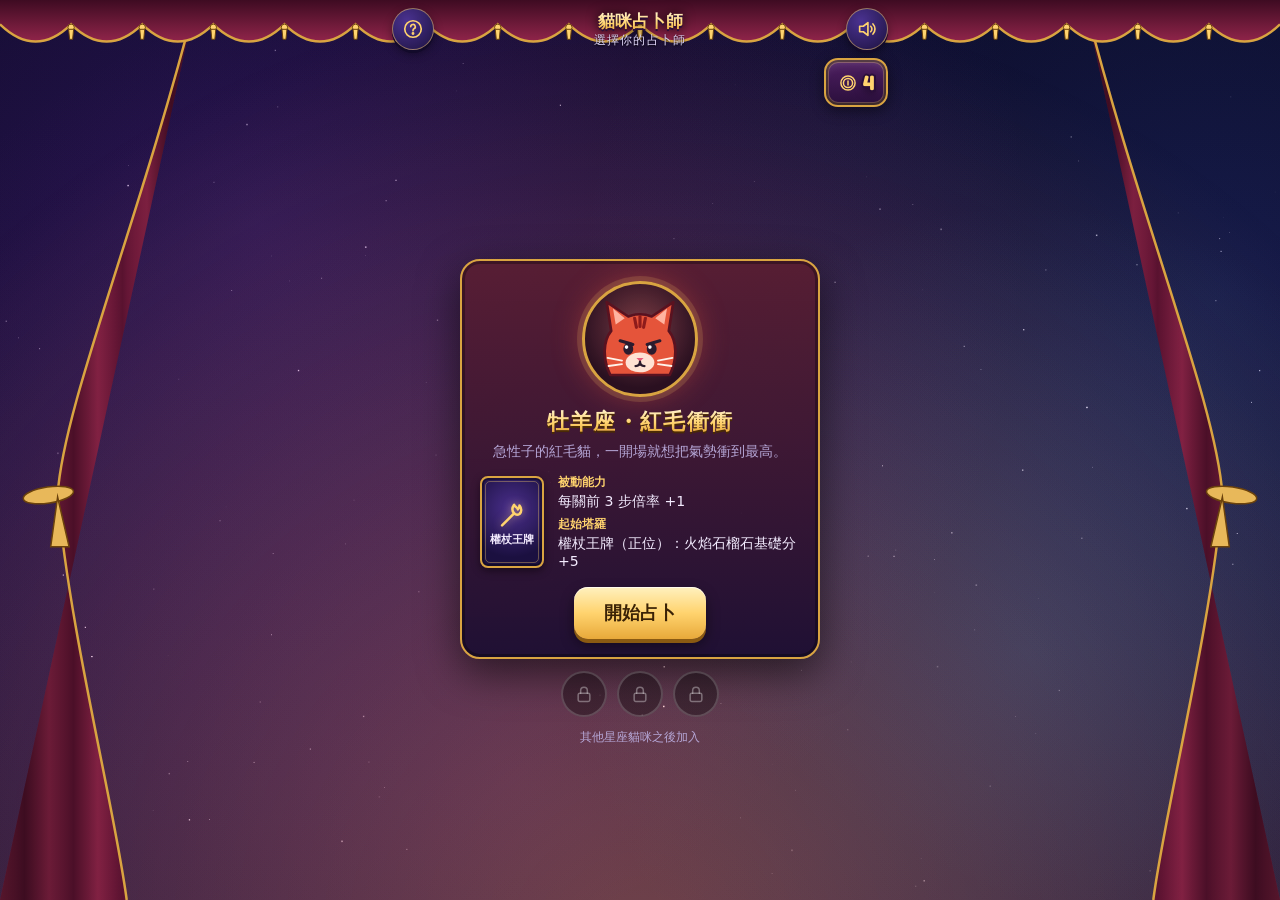
==== index.html @ 25845e86 "預設音量調整、客人角色試作頁 - 預設音量改成音樂 20、音效 100（試玩回饋）；註記目前音樂是 AI 暫放版 - demo/customers.html：三位客人用 Canvas 即時繪製，跟水晶" ====
<!doctype html>
<html lang="zh-Hant">
  <head>
    <meta charset="utf-8" />
    <meta name="viewport" content="width=device-width, initial-scale=1, viewport-fit=cover, user-scalable=no" />
    <meta name="theme-color" content="#0b0820" />
    <meta name="apple-mobile-web-app-capable" content="yes" />
    <meta name="mobile-web-app-capable" content="yes" />
    <meta name="apple-mobile-web-app-status-bar-style" content="black-translucent" />
    <title>貓咪占卜師</title>
    <link id="favicon" rel="icon" />
    <link rel="preconnect" href="https://fonts.googleapis.com" />
    <link rel="preconnect" href="https://fonts.gstatic.com" crossorigin />
    <link rel="stylesheet" href="https://fonts.googleapis.com/css2?family=Fredoka:wght@500;600;700&display=swap" />
    <link rel="stylesheet" href="style.css" />
  </head>
  <body>
    <canvas id="stage" aria-hidden="true"></canvas>

    <main class="app">
      <header class="topbar">
        <button id="btn-help" type="button" class="icon-btn" aria-label="規則說明"></button>
        <div class="level">
          <div id="level-label" class="level-name"></div>
          <div id="level-sub" class="level-sub"></div>
        </div>
        <button id="btn-mute" type="button" class="icon-btn"></button>
      </header>

      <section class="hud" aria-label="狀態">
        <div id="score-card" class="panel score">
          <div class="score-line"><span id="stat-score">0</span><span class="of">/ <span id="stat-target">0</span></span></div>
          <div class="bar"><div id="score-bar" class="bar-fill"></div></div>
        </div>
        <div id="steps-card" class="steps-badge" aria-label="剩餘步數">
          <span id="stat-steps">0</span>
          <small>步</small>
        </div>
        <div id="gold-card" class="panel gold-panel" aria-label="金幣">
          <span id="gold-icon" class="gold-icon"></span>
          <span id="stat-gold">0</span>
        </div>
      </section>

      <!-- 開場：選角 -->
      <section id="intro" class="screen intro" hidden aria-label="選擇角色">
        <div class="hero-card">
          <div id="intro-portrait" class="portrait-frame"></div>
          <h2 id="intro-name" class="title-text"></h2>
          <p id="intro-text" class="intro-text"></p>
          <div class="intro-row">
            <div id="intro-card" class="intro-start-card"></div>
            <dl class="intro-info">
              <dt>被動能力</dt>
              <dd id="intro-passive"></dd>
              <dt>起始塔羅</dt>
              <dd id="intro-card-desc"></dd>
            </dl>
          </div>
          <button id="btn-start" type="button" class="btn btn-gold btn-big">開始占卜</button>
        </div>
        <div class="locked-row" aria-label="尚未解鎖的角色">
          <span class="locked"></span><span class="locked"></span><span class="locked"></span>
        </div>
        <p class="muted-note">其他星座貓咪之後加入</p>
      </section>

      <!-- 關卡 -->
      <section id="play" class="screen play" hidden>
        <div class="info-row">
          <p id="step-info" class="step-info"></p>
          <div id="preview" class="preview" hidden></div>
        </div>

        <div class="board-area">
          <div class="board-wrap">
            <div id="board" class="board" role="application" aria-label="三消盤面"></div>
            <div id="result" class="result" hidden>
              <div class="result-card">
                <div class="ribbon"><h2 id="result-title"></h2></div>
                <dl class="result-stats">
                  <div><dt>得分</dt><dd id="result-score"></dd></div>
                  <div><dt>目標</dt><dd id="result-target"></dd></div>
                  <div><dt>剩餘步數</dt><dd id="result-steps"></dd></div>
                  <div><dt>最高連鎖</dt><dd id="result-chain"></dd></div>
                </dl>
                <ul id="result-reward" class="reward"></ul>
                <p id="result-note" class="result-note"></p>
                <div id="run-summary" class="run-summary" hidden>
                  <p id="sum-result" class="sum-result"></p>
                  <dl class="result-stats three">
                    <div><dt>總分</dt><dd id="sum-total"></dd></div>
                    <div><dt>最佳一步</dt><dd id="sum-step"></dd></div>
                    <div><dt>最高連鎖</dt><dd id="sum-chain"></dd></div>
                  </dl>
                  <div id="sum-cards" class="mini-hand"></div>
                  <div class="sum-actions">
                    <button id="btn-share" type="button" class="btn btn-dark btn-small"></button>
                    <a id="btn-feedback" class="btn btn-dark btn-small" target="_blank" rel="noopener"></a>
                  </div>
                </div>
                <button id="btn-result-main" type="button" class="btn btn-gold btn-big"></button>
              </div>
            </div>
          </div>
        </div>

        <div class="hand-area">
          <p id="card-detail" class="card-detail" hidden></p>
          <div id="hand" class="hand" aria-label="手牌"></div>
        </div>

        <nav class="skills" aria-label="技能">
          <button id="btn-magic" type="button" class="skill" hidden></button>
          <button id="btn-tower" type="button" class="skill" hidden></button>
          <button id="btn-requeue" type="button" class="skill" hidden></button>
          <button id="btn-shuffle" type="button" class="skill skill-main"></button>
          <button id="btn-restart" type="button" class="skill skill-small" aria-label="重新開始"></button>
        </nav>
      </section>

      <!-- 占卜室（商店） -->
      <section id="shop" class="screen shop" hidden aria-label="占卜室">
        <div class="shop-head">
          <span id="shop-icon" class="shop-icon"></span>
          <h2 class="title-text">占卜室</h2>
        </div>
        <p class="shop-sub">抽到三張牌，選一張帶走。<br />下一位客人：<strong id="shop-next"></strong>（目標 <span id="shop-next-target"></span> 分）</p>
        <p id="shop-rule" class="shop-rule"></p>
        <div id="offers" class="offers"></div>
        <div class="shop-actions">
          <button id="btn-reroll" type="button" class="btn btn-dark"></button>
          <button id="btn-leave" type="button" class="btn btn-gold"></button>
        </div>
        <div class="shop-hand-box">
          <div class="shop-hand-title">手牌（點牌上的 × 可以棄牌）</div>
          <div id="shop-hand" class="hand"></div>
          <p id="shop-perks" class="shop-perks"></p>
        </div>
        <p id="shop-hint" class="shop-hint"></p>
      </section>
    </main>

    <!-- 規則說明 -->
    <div id="help" class="modal" hidden role="dialog" aria-modal="true" aria-labelledby="help-title">
      <div class="modal-card help-card">
        <button id="btn-help-close" type="button" class="icon-btn modal-close" aria-label="關閉"></button>
        <div class="modal-body">
        <h2 id="help-title" class="title-text">占卜規則</h2>
        <ul class="rules">
          <li>滑動水晶，或先點一顆再點旁邊那顆來交換。三顆同色連成一線就會消除。</li>
          <li>得分 =（水晶分數 + 形狀加值）× 連鎖倍率。4 連、5 連、L 形、T 形有加值，連鎖越多層倍率越高。</li>
          <li>一局有三位客人，最後一位是 Boss。過關可以拿金幣，剩下的步數也會換成金幣。</li>
          <li>關卡之間會進占卜室，三張牌選一張帶走。塔羅牌最多 5 張，點一下可以看效果。逆位比較強，但有代價。</li>
          <li>4 連、L 形、T 形、5 連會生出特殊水晶，再消掉它就會引爆，詳見下方圖鑑。</li>
        </ul>
        <div id="codex" class="codex"></div>
        <p id="help-perks" class="help-perks"></p>
        <p class="meta"><span id="version"></span> · 種子 <span id="seed"></span> · <a href="demo/board.html">Canvas 試作頁</a> · <a href="demo/customers.html">客人試作頁</a></p>
        </div>
      </div>
    </div>

    <!-- 音量：點右上角喇叭打開 -->
    <div id="volume" class="popover" hidden role="dialog" aria-label="音量設定">
      <div class="popover-card">
        <div class="popover-title">音量</div>
        <label class="vol-row">
          <span id="vol-ic-music" class="vol-ic"></span>
          <span class="vol-name">音樂</span>
          <input id="vol-music" type="range" min="0" max="100" step="5" />
          <span id="vol-music-val" class="vol-val"></span>
        </label>
        <label class="vol-row">
          <span id="vol-ic-sfx" class="vol-ic"></span>
          <span class="vol-name">音效</span>
          <input id="vol-sfx" type="range" min="0" max="100" step="5" />
          <span id="vol-sfx-val" class="vol-val"></span>
        </label>
        <button id="btn-mute-all" type="button" class="btn btn-dark btn-small"></button>
      </div>
    </div>

    <!-- 新方塊介紹：第一次出現時跳出 -->
    <div id="newkind" class="modal" hidden role="dialog" aria-modal="true" aria-labelledby="newkind-name">
      <div class="modal-card newkind-card">
        <div class="newkind-tag">新方塊</div>
        <img id="newkind-img" class="newkind-img" alt="" />
        <h2 id="newkind-name" class="title-text"></h2>
        <p id="newkind-how" class="newkind-how"></p>
        <p id="newkind-desc" class="newkind-desc"></p>
        <div id="newkind-recipe" class="recipe"></div>
        <button id="btn-newkind" type="button" class="btn btn-gold btn-big">知道了</button>
      </div>
    </div>

    <script type="module" src="src/main.js"></script>
  </body>
</html>
---- style.css ----
/* 貓咪占卜師 · 夜空占卜帳篷風格
   背景、盤面與特效畫在 #stage（Canvas），這裡負責所有介面 */

:root {
  --bg: #0b0820;
  --panel-top: rgba(48, 32, 96, 0.88);
  --panel-bottom: rgba(20, 12, 48, 0.9);
  --gold: #ffd36e;
  --gold-mid: #d9a441;
  --gold-dark: #8a5a12;
  --gold-deep: #3a2206;
  --violet: #8a4fdc;
  --violet-dark: #3b166e;
  --rose: #ff6e8c;
  --text: #f4ecff;
  --muted: #b5a6d6;
  --radius: 14px;
  --font-num: 'Fredoka', system-ui, -apple-system, 'Noto Sans TC', 'PingFang TC', 'Microsoft JhengHei', sans-serif;
  --ink-outline: 0 2px 0 #2a0f3a, 2px 0 0 #2a0f3a, -2px 0 0 #2a0f3a, 0 -2px 0 #2a0f3a, 1.5px 1.5px 0 #2a0f3a, -1.5px 1.5px 0 #2a0f3a, 1.5px -1.5px 0 #2a0f3a, -1.5px -1.5px 0 #2a0f3a, 0 4px 8px rgba(0, 0, 0, 0.5);
  color-scheme: dark;
}

* {
  box-sizing: border-box;
}

[hidden] {
  display: none !important;
}

html,
body {
  margin: 0;
  height: 100%;
  overflow: hidden;
  background: var(--bg);
  color: var(--text);
  font-family: system-ui, -apple-system, 'Segoe UI', 'Noto Sans TC', 'PingFang TC', 'Microsoft JhengHei', sans-serif;
  touch-action: manipulation;
  user-select: none;
  -webkit-user-select: none;
  -webkit-tap-highlight-color: transparent;
  overscroll-behavior: none;
}

#stage {
  position: fixed;
  inset: 0;
  width: 100%;
  height: 100%;
  z-index: 0;
}

.app {
  position: relative;
  z-index: 1;
  height: 100dvh;
  max-width: 520px;
  margin: 0 auto;
  padding: max(8px, env(safe-area-inset-top)) 12px max(10px, env(safe-area-inset-bottom));
  display: flex;
  flex-direction: column;
  gap: 8px;
}

.ic {
  width: 1.4em;
  height: 1.4em;
  display: block;
  flex: none;
}

/* ---------- 共用元件 ---------- */

.panel {
  background: linear-gradient(180deg, #4f1f62, #2a0f3c);
  border: 2px solid var(--gold-mid);
  border-radius: var(--radius);
  box-shadow: inset 0 0 0 2px rgba(0, 0, 0, 0.4), inset 0 0 0 3px rgba(255, 211, 110, 0.28), inset 0 10px 14px -10px rgba(255, 255, 255, 0.25), 0 4px 14px rgba(0, 0, 0, 0.45);
}

.title-text {
  margin: 0;
  font-weight: 900;
  letter-spacing: 0.06em;
  background: linear-gradient(180deg, #fff6d8, var(--gold) 55%, #e09a2a);
  -webkit-background-clip: text;
  background-clip: text;
  color: transparent;
  filter: drop-shadow(0 2px 0 #4a2a06);
}

.btn {
  font: inherit;
  font-weight: 800;
  font-size: 1rem;
  border: 0;
  border-radius: 14px;
  padding: 11px 20px;
  min-height: 46px;
  display: inline-flex;
  align-items: center;
  justify-content: center;
  gap: 6px;
  text-decoration: none;
  cursor: pointer;
  transition: transform 80ms ease, box-shadow 80ms ease, filter 120ms ease;
}

.btn .ic {
  width: 1.2em;
  height: 1.2em;
}

.btn:active:not(:disabled) {
  transform: translateY(3px);
}

.btn:disabled {
  filter: grayscale(0.8) brightness(0.65);
  cursor: default;
}

.btn-gold {
  color: var(--gold-deep);
  background: linear-gradient(180deg, #fff1bf, var(--gold) 50%, #e8a93a);
  box-shadow: 0 4px 0 var(--gold-dark), 0 6px 14px rgba(0, 0, 0, 0.45), inset 0 1px 0 rgba(255, 255, 255, 0.7);
}

.btn-gold:active:not(:disabled) {
  box-shadow: 0 1px 0 var(--gold-dark), 0 3px 8px rgba(0, 0, 0, 0.45), inset 0 1px 0 rgba(255, 255, 255, 0.7);
}

.btn-dark {
  color: var(--text);
  background: linear-gradient(180deg, #3d2a78, #22164a);
  box-shadow: 0 4px 0 #120a2a, 0 6px 14px rgba(0, 0, 0, 0.4), inset 0 0 0 1.5px rgba(255, 211, 110, 0.45);
}

.btn-dark:active:not(:disabled) {
  box-shadow: 0 1px 0 #120a2a, inset 0 0 0 1.5px rgba(255, 211, 110, 0.45);
}

.btn-big {
  font-size: 1.1rem;
  padding: 13px 30px;
  min-height: 52px;
}

.btn-small {
  font-size: 0.85rem;
  padding: 8px 12px;
  min-height: 40px;
}

.icon-btn {
  width: 42px;
  height: 42px;
  flex: none;
  display: grid;
  place-items: center;
  border: 1.5px solid rgba(255, 211, 110, 0.5);
  border-radius: 50%;
  background: radial-gradient(circle at 35% 30%, #4a3290, #1d1240);
  color: var(--gold);
  box-shadow: 0 3px 0 #120a2a, 0 4px 10px rgba(0, 0, 0, 0.4);
  cursor: pointer;
  padding: 0;
}

.icon-btn .ic {
  width: 22px;
  height: 22px;
}

.icon-btn:active {
  transform: translateY(2px);
  box-shadow: 0 1px 0 #120a2a;
}

/* ---------- 上方列與 HUD ---------- */

.topbar {
  display: flex;
  align-items: center;
  gap: 8px;
}

.level {
  flex: 1;
  min-width: 0;
  text-align: center;
}

.level-name {
  font-weight: 900;
  font-size: 1.05rem;
  white-space: nowrap;
  overflow: hidden;
  text-overflow: ellipsis;
  background: linear-gradient(180deg, #fff6d8, var(--gold) 60%, #e09a2a);
  -webkit-background-clip: text;
  background-clip: text;
  color: transparent;
  filter: drop-shadow(0 2px 0 #2a0f3a) drop-shadow(0 0 6px rgba(0, 0, 0, 0.8));
}

.level-sub {
  font-size: 0.72rem;
  color: #e6dcff;
  text-shadow: 0 1px 2px #000;
  letter-spacing: 0.1em;
  min-height: 1em;
}

.level-sub.boss {
  color: #ff9eb5;
  font-weight: 700;
}

.hud {
  display: grid;
  grid-template-columns: 1fr auto auto;
  align-items: center;
  gap: 8px;
}

.score {
  padding: 6px 12px 8px;
}

.score-line {
  display: flex;
  align-items: baseline;
  gap: 6px;
}

#stat-score {
  font-family: var(--font-num);
  font-size: 1.7rem;
  font-weight: 700;
  font-variant-numeric: tabular-nums;
  line-height: 1.1;
  color: #fff3c4;
  text-shadow: var(--ink-outline);
  display: inline-block;
}

.of {
  font-family: var(--font-num);
  color: var(--muted);
  font-size: 0.95rem;
  font-weight: 600;
}

.bar {
  height: 8px;
  margin-top: 4px;
  border-radius: 999px;
  background: rgba(0, 0, 0, 0.45);
  border: 1px solid rgba(255, 211, 110, 0.25);
  overflow: hidden;
}

.bar-fill {
  height: 100%;
  width: 0;
  border-radius: inherit;
  background: linear-gradient(90deg, #8a4fdc, #ff8fd8, var(--gold));
  box-shadow: 0 0 8px rgba(255, 200, 120, 0.6);
  transition: width 400ms ease;
}

.score.done .bar-fill {
  background: linear-gradient(90deg, #30a46c, #8be3a8);
}

.steps-badge {
  width: 62px;
  height: 62px;
  border-radius: 50%;
  display: flex;
  flex-direction: column;
  align-items: center;
  justify-content: center;
  background: radial-gradient(circle at 35% 28%, #8a3a9a, #3a1050 70%);
  border: 4px solid var(--gold-mid);
  box-shadow: inset 0 0 0 2px rgba(0, 0, 0, 0.4), inset 0 0 0 4px rgba(255, 211, 110, 0.3), 0 0 0 2px #6b420c, 0 4px 12px rgba(0, 0, 0, 0.5);
}

#stat-steps {
  font-family: var(--font-num);
  font-size: 1.75rem;
  font-weight: 700;
  line-height: 1;
  color: #fff;
  text-shadow: var(--ink-outline);
  font-variant-numeric: tabular-nums;
}

.steps-badge small {
  font-size: 0.62rem;
  color: var(--muted);
}

.steps-badge.low {
  border-color: var(--rose);
  animation: pulse 1s ease-in-out infinite;
}

.steps-badge.low #stat-steps {
  color: #ffb3c2;
}

@keyframes pulse {
  50% {
    box-shadow: inset 0 0 0 2px rgba(0, 0, 0, 0.35), 0 0 16px rgba(255, 110, 140, 0.8);
  }
}

.gold-panel {
  display: flex;
  align-items: center;
  gap: 5px;
  padding: 10px 12px;
  font-family: var(--font-num);
  font-weight: 700;
  font-size: 1.3rem;
  color: var(--gold);
  text-shadow: var(--ink-outline);
  font-variant-numeric: tabular-nums;
}

.gold-icon .ic {
  width: 20px;
  height: 20px;
}

.bump {
  animation: bump 260ms ease-out;
}

@keyframes bump {
  40% {
    transform: scale(1.28);
  }
}

/* 選角與占卜室不需要分數與步數，只留金幣 */
body.in-menu #score-card,
body.in-menu #steps-card {
  display: none;
}

body.in-menu .hud {
  grid-template-columns: auto;
  justify-content: end;
}

/* ---------- 畫面容器 ---------- */

.screen {
  flex: 1;
  min-height: 0;
  display: flex;
  flex-direction: column;
}

.play {
  gap: 6px;
}

.info-row {
  min-height: 24px;
  display: flex;
  flex-direction: column;
  align-items: center;
  gap: 4px;
}

.step-info {
  margin: 0;
  font-size: 0.85rem;
  color: var(--muted);
  text-align: center;
  display: flex;
  align-items: center;
  justify-content: center;
  gap: 5px;
}

.step-info .ic {
  width: 16px;
  height: 16px;
  color: var(--gold);
}

.step-info.boss {
  color: #ffb3c2;
}

.step-info.boss .ic {
  color: #ff9eb5;
}

.preview {
  display: flex;
  align-items: center;
  gap: 1px;
  padding: 3px 8px;
  border-radius: 999px;
  background: rgba(0, 0, 0, 0.35);
  border: 1px solid rgba(255, 211, 110, 0.25);
}

.preview-label {
  font-size: 0.68rem;
  color: var(--muted);
  margin-right: 4px;
}

.preview img {
  width: 20px;
  height: 20px;
  display: block;
}

/* 盤面：Canvas 畫在 #board 的位置上，這裡只負責尺寸與點擊 */
.board-area {
  flex: 1;
  min-height: 0;
  container-type: size;
  display: flex;
  align-items: center;
  justify-content: center;
}

.board-wrap {
  position: relative;
  width: min(100cqw, 100cqh);
  aspect-ratio: 1;
  padding: 3.8%;
}

.board {
  width: 100%;
  aspect-ratio: 1;
  touch-action: none;
  cursor: pointer;
}

/* ---------- 結算 ---------- */

.result {
  position: absolute;
  inset: -6px;
  z-index: 5;
  display: flex;
  overflow-y: auto;
  padding: 22px 8px 8px;
  border-radius: 20px;
  background: rgba(8, 5, 22, 0.6);
  backdrop-filter: blur(2px);
  -webkit-backdrop-filter: blur(2px);
  animation: fade-in 250ms ease;
}

.result-card {
  position: relative;
  margin: auto;
  width: min(100%, 320px);
  padding: 28px 16px 16px;
  text-align: center;
  background: linear-gradient(180deg, #55206a, #250c38);
  border: 3px solid var(--gold-mid);
  border-radius: 18px;
  box-shadow: inset 0 0 0 3px rgba(0, 0, 0, 0.35), inset 0 0 0 4px rgba(255, 211, 110, 0.3), 0 14px 40px rgba(0, 0, 0, 0.6);
  animation: pop-in 320ms cubic-bezier(0.2, 1.4, 0.4, 1);
}

.ribbon {
  position: absolute;
  top: -18px;
  left: 50%;
  transform: translateX(-50%);
  padding: 7px 24px;
  border-radius: 12px;
  white-space: nowrap;
  background: linear-gradient(180deg, #fff1bf, var(--gold) 50%, #e0a43a);
  color: var(--gold-deep);
  box-shadow: 0 4px 0 var(--gold-dark), 0 6px 14px rgba(0, 0, 0, 0.45);
}

.ribbon h2 {
  margin: 0;
  font-size: 1.15rem;
  font-weight: 900;
}

.result.lost .ribbon {
  background: linear-gradient(180deg, #d9b8ff, #8a4fdc 55%, #5a28a8);
  color: #fff;
  box-shadow: 0 4px 0 var(--violet-dark), 0 6px 14px rgba(0, 0, 0, 0.45);
}

.result-stats {
  display: grid;
  grid-template-columns: 1fr 1fr;
  gap: 6px;
  margin: 6px 0 8px;
}

.result-stats.three {
  grid-template-columns: repeat(3, 1fr);
}

.result-stats div {
  background: rgba(0, 0, 0, 0.28);
  border-radius: 10px;
  padding: 6px 4px;
}

.result-stats dt {
  font-size: 0.7rem;
  color: var(--muted);
}

.result-stats dd {
  margin: 0;
  font-family: var(--font-num);
  font-size: 1.35rem;
  font-weight: 700;
  color: #fff3c4;
  text-shadow: var(--ink-outline);
  font-variant-numeric: tabular-nums;
}

.reward {
  list-style: none;
  margin: 0 0 8px;
  padding: 0;
  font-size: 0.9rem;
}

.reward li {
  display: flex;
  justify-content: space-between;
  align-items: center;
  padding: 4px 6px;
  border-bottom: 1px dashed rgba(255, 255, 255, 0.12);
}

.reward .amount {
  display: inline-flex;
  align-items: center;
  gap: 3px;
  color: var(--gold);
  font-weight: 800;
}

.reward .ic {
  width: 15px;
  height: 15px;
}

.reward:empty {
  display: none;
}

.result-note {
  margin: 0 0 12px;
  font-size: 0.85rem;
  color: var(--muted);
}

.run-summary {
  margin-bottom: 12px;
}

.sum-result {
  margin: 0;
  font-weight: 800;
}

.result.run-over .result-card > .result-stats,
.result.run-over .reward {
  display: none;
}

.mini-hand {
  display: flex;
  justify-content: center;
  gap: 4px;
  margin-bottom: 10px;
}

.mini-hand .tcard {
  width: 34px;
  height: 48px;
}

.mini-hand .tcard .art .ic {
  width: 20px;
  height: 20px;
}

.mini-hand .tcard .name {
  display: none;
}

.sum-actions {
  display: flex;
  justify-content: center;
  gap: 8px;
}

@keyframes fade-in {
  from {
    opacity: 0;
  }
}

@keyframes pop-in {
  from {
    transform: scale(0.7);
    opacity: 0;
  }
}

/* ---------- 手牌（塔羅牌卡） ---------- */

.hand-area {
  position: relative;
}

.hand {
  display: flex;
  justify-content: center;
  align-items: center;
  gap: 6px;
}

.tcard {
  font-family: inherit;
  position: relative;
  width: 52px;
  height: 74px;
  flex: none;
  display: flex;
  flex-direction: column;
  align-items: center;
  justify-content: center;
  gap: 3px;
  padding: 4px 2px;
  border-radius: 8px;
  border: 2px solid var(--gold-mid);
  background: radial-gradient(circle at 50% 35%, #4a2f8c, #1b1040 75%);
  box-shadow: inset 0 0 0 2px rgba(0, 0, 0, 0.35), 0 3px 8px rgba(0, 0, 0, 0.45);
  color: var(--gold);
  cursor: pointer;
  font: inherit;
}

.tcard::before {
  content: '';
  position: absolute;
  inset: 3px;
  border: 1px solid rgba(255, 211, 110, 0.35);
  border-radius: 5px;
  pointer-events: none;
}

.tcard .art .ic {
  width: 26px;
  height: 26px;
  filter: drop-shadow(0 0 4px rgba(255, 211, 110, 0.5));
}

.tcard .name {
  font-size: 0.6rem;
  font-weight: 700;
  color: var(--text);
  white-space: nowrap;
  line-height: 1.1;
}

.tcard.rev {
  border-color: var(--rose);
  background: radial-gradient(circle at 50% 35%, #5a2350, #1d0f30 75%);
}

.tcard.rev .art {
  transform: rotate(180deg);
  color: #ff9eb5;
}

.tcard .rev-tag {
  position: absolute;
  top: -7px;
  right: -7px;
  padding: 1px 5px;
  border-radius: 6px;
  font-size: 0.58rem;
  font-weight: 800;
  background: #b4324a;
  color: #fff;
  box-shadow: 0 1px 3px rgba(0, 0, 0, 0.5);
}

.tcard.empty {
  border: 2px dashed rgba(255, 255, 255, 0.2);
  background: rgba(0, 0, 0, 0.25);
  box-shadow: none;
  cursor: default;
}

.tcard.empty::before {
  display: none;
}

.tcard.active {
  animation: card-glow 1.2s ease-in-out infinite;
}

@keyframes card-glow {
  50% {
    box-shadow: inset 0 0 0 2px rgba(0, 0, 0, 0.35), 0 0 14px rgba(255, 211, 110, 0.9);
  }
}

.discard {
  position: absolute;
  top: -8px;
  left: -8px;
  width: 24px;
  height: 24px;
  display: grid;
  place-items: center;
  border-radius: 50%;
  border: 2px solid #fff;
  background: #b4324a;
  color: #fff;
  cursor: pointer;
  padding: 0;
  z-index: 1;
}

.discard .ic {
  width: 13px;
  height: 13px;
}

.char-chip {
  width: 58px;
  height: 58px;
  flex: none;
  border-radius: 50%;
  border: 2.5px solid var(--gold-mid);
  background: radial-gradient(circle at 50% 40%, #6a2a3a, #2a1020);
  box-shadow: 0 3px 8px rgba(0, 0, 0, 0.45);
  padding: 4px;
  cursor: pointer;
}

.portrait {
  width: 100%;
  height: 100%;
  display: block;
}

.card-detail {
  position: absolute;
  bottom: calc(100% + 8px);
  left: 50%;
  transform: translateX(-50%);
  width: max-content;
  max-width: 100%;
  margin: 0;
  padding: 8px 12px;
  font-size: 0.85rem;
  line-height: 1.45;
  text-align: center;
  z-index: 6;
  background: rgba(12, 8, 30, 0.94);
  border: 1.5px solid rgba(255, 211, 110, 0.55);
  border-radius: 12px;
  box-shadow: 0 8px 20px rgba(0, 0, 0, 0.5);
  animation: fade-in 150ms ease;
}

.card-detail strong {
  color: var(--gold);
}

/* ---------- 技能鈕 ---------- */

.skills {
  display: flex;
  justify-content: center;
  align-items: center;
  gap: 14px;
  padding: 2px 0 14px;
}

.skill {
  position: relative;
  width: 56px;
  height: 56px;
  flex: none;
  display: grid;
  place-items: center;
  border: 0;
  border-radius: 50%;
  cursor: pointer;
  padding: 0;
  color: #fff;
  background: radial-gradient(circle at 35% 28%, #c9a2ff, var(--violet) 55%, #5a28a8);
  box-shadow: 0 4px 0 var(--violet-dark), 0 6px 14px rgba(0, 0, 0, 0.45), inset 0 1px 0 rgba(255, 255, 255, 0.45);
  transition: transform 80ms ease, box-shadow 80ms ease, filter 120ms ease;
}

.skill .ic {
  width: 26px;
  height: 26px;
}

.skill:active:not(:disabled) {
  transform: translateY(3px);
  box-shadow: 0 1px 0 var(--violet-dark), 0 3px 8px rgba(0, 0, 0, 0.45);
}

.skill:disabled {
  filter: grayscale(0.85) brightness(0.6);
  cursor: default;
}

.skill-main {
  color: var(--gold-deep);
  background: radial-gradient(circle at 35% 28%, #fff1bf, var(--gold) 55%, #e8a93a);
  box-shadow: 0 4px 0 var(--gold-dark), 0 6px 14px rgba(0, 0, 0, 0.45), inset 0 1px 0 rgba(255, 255, 255, 0.7);
}

.skill-main:active:not(:disabled) {
  box-shadow: 0 1px 0 var(--gold-dark), 0 3px 8px rgba(0, 0, 0, 0.45);
}

.skill-small {
  width: 44px;
  height: 44px;
  color: var(--gold);
  background: radial-gradient(circle at 35% 30%, #4a3290, #1d1240);
  box-shadow: 0 3px 0 #120a2a, 0 4px 10px rgba(0, 0, 0, 0.4), inset 0 0 0 1.5px rgba(255, 211, 110, 0.5);
}

.skill-small .ic {
  width: 20px;
  height: 20px;
}

.skill.picking {
  animation: card-glow 1s ease-in-out infinite;
  outline: 3px solid #fff;
  outline-offset: 2px;
}

.skill .count {
  font-family: var(--font-num);
  position: absolute;
  top: -4px;
  right: -4px;
  min-width: 22px;
  height: 22px;
  padding: 0 5px;
  display: grid;
  place-items: center;
  border-radius: 11px;
  border: 2px solid var(--gold-deep);
  background: var(--gold);
  color: var(--gold-deep);
  font-size: 0.75rem;
  font-weight: 900;
}

.skill .skill-label {
  position: absolute;
  top: calc(100% + 5px);
  left: 50%;
  transform: translateX(-50%);
  font-size: 0.62rem;
  font-weight: 700;
  color: var(--muted);
  white-space: nowrap;
}

/* ---------- 選角 ---------- */

.intro {
  align-items: center;
  justify-content: center;
  gap: 12px;
  overflow-y: auto;
}

.hero-card {
  width: min(100%, 360px);
  padding: 20px 18px 18px;
  text-align: center;
  border-radius: 20px;
  border: 2px solid var(--gold-mid);
  background: linear-gradient(180deg, rgba(90, 30, 50, 0.92), rgba(28, 14, 50, 0.94));
  box-shadow: inset 0 0 0 3px rgba(0, 0, 0, 0.3), 0 14px 40px rgba(0, 0, 0, 0.55);
  animation: pop-in 360ms cubic-bezier(0.2, 1.4, 0.4, 1);
}

.portrait-frame {
  width: 116px;
  height: 116px;
  margin: 0 auto 10px;
  padding: 10px;
  border-radius: 50%;
  border: 3px solid var(--gold-mid);
  background: radial-gradient(circle at 50% 40%, rgba(255, 158, 122, 0.25), #2a1020 70%);
  box-shadow: 0 0 0 5px rgba(255, 211, 110, 0.15), 0 0 30px rgba(229, 84, 58, 0.45);
  animation: float 3s ease-in-out infinite;
}

@keyframes float {
  50% {
    transform: translateY(-5px);
  }
}

.hero-card h2 {
  font-size: 1.35rem;
}

.intro-text {
  margin: 6px 0 14px;
  font-size: 0.9rem;
  color: var(--muted);
}

.intro-row {
  display: flex;
  align-items: center;
  gap: 14px;
  margin-bottom: 18px;
  text-align: left;
}

.intro-start-card .tcard {
  width: 64px;
  height: 92px;
}

.intro-start-card .tcard .art .ic {
  width: 34px;
  height: 34px;
}

.intro-start-card .tcard .name {
  font-size: 0.7rem;
}

.intro-info {
  margin: 0;
  font-size: 0.88rem;
}

.intro-info dt {
  font-size: 0.72rem;
  font-weight: 800;
  color: var(--gold);
  margin-top: 6px;
}

.intro-info dt:first-child {
  margin-top: 0;
}

.intro-info dd {
  margin: 2px 0 0;
}

.locked-row {
  display: flex;
  gap: 10px;
}

.locked {
  width: 46px;
  height: 46px;
  display: grid;
  place-items: center;
  border-radius: 50%;
  border: 2px solid rgba(255, 255, 255, 0.18);
  background: rgba(0, 0, 0, 0.35);
  color: rgba(255, 255, 255, 0.35);
}

.locked .ic {
  width: 20px;
  height: 20px;
}

.muted-note {
  margin: 0;
  font-size: 0.78rem;
  color: var(--muted);
}

/* ---------- 占卜室 ---------- */

.shop {
  overflow-y: auto;
  text-align: center;
  gap: 10px;
  padding: 10px 2px 8px;
}

.shop-head {
  display: flex;
  align-items: center;
  justify-content: center;
  gap: 8px;
}

.shop-head h2 {
  font-size: 1.5rem;
}

.shop-icon {
  color: var(--gold);
}

.shop-icon .ic {
  width: 30px;
  height: 30px;
  filter: drop-shadow(0 0 6px rgba(192, 139, 255, 0.8));
}

.shop-sub {
  margin: 0;
  font-size: 0.85rem;
  line-height: 1.5;
  color: var(--muted);
}

.shop-sub strong {
  color: var(--text);
}

.shop-rule {
  margin: 0;
  display: flex;
  align-items: center;
  justify-content: center;
  gap: 5px;
  font-size: 0.85rem;
  color: #ffb3c2;
}

.shop-rule .ic {
  width: 18px;
  height: 18px;
}

.shop-rule:empty {
  display: none;
}

.offers {
  display: grid;
  grid-template-columns: repeat(3, 1fr);
  gap: 8px;
  padding-top: 10px;
  perspective: 800px;
}

.offer {
  position: relative;
  display: flex;
  flex-direction: column;
  align-items: center;
  gap: 5px;
  padding: 14px 6px 10px;
  border-radius: 12px;
  border: 2px solid var(--gold-mid);
  background: radial-gradient(circle at 50% 25%, #4a2f8c, #1b1040 80%);
  box-shadow: inset 0 0 0 2px rgba(0, 0, 0, 0.35), 0 6px 16px rgba(0, 0, 0, 0.5);
  animation: deal 520ms cubic-bezier(0.2, 1.2, 0.4, 1) backwards;
  transform-origin: 50% 100%;
}

.offer::before {
  content: '';
  position: absolute;
  inset: 4px;
  border: 1px solid rgba(255, 211, 110, 0.3);
  border-radius: 8px;
  pointer-events: none;
}

.offer:nth-child(2) {
  animation-delay: 110ms;
}

.offer:nth-child(3) {
  animation-delay: 220ms;
}

@keyframes deal {
  0% {
    opacity: 0;
    transform: translateY(40px) rotateY(180deg) scale(0.8);
  }
  60% {
    opacity: 1;
  }
}

.offer.rev {
  border-color: var(--rose);
  background: radial-gradient(circle at 50% 25%, #5a2350, #1d0f30 80%);
}

.offer.planet {
  border-color: #6fb6ff;
  background: radial-gradient(circle at 50% 25%, #23407e, #0f1838 80%);
}

.offer.relic {
  border-color: #4fd1b5;
  background: radial-gradient(circle at 50% 25%, #1e5a5a, #0d2228 80%);
}

.offer.chosen {
  box-shadow: inset 0 0 0 2px rgba(0, 0, 0, 0.35), 0 0 0 3px var(--gold), 0 0 24px rgba(255, 211, 110, 0.6);
}

.offer.dim {
  opacity: 0.38;
  filter: grayscale(0.6);
}

.offer-tag {
  position: absolute;
  top: -9px;
  left: 50%;
  transform: translateX(-50%);
  padding: 1px 8px;
  border-radius: 8px;
  font-size: 0.65rem;
  font-weight: 800;
  white-space: nowrap;
  color: var(--gold-deep);
  background: var(--gold);
}

.offer.rev .offer-tag {
  color: #fff;
  background: #b4324a;
}

.offer.planet .offer-tag {
  color: #fff;
  background: #2f6bc4;
}

.offer.relic .offer-tag {
  color: #fff;
  background: #1f8a73;
}

.offer-art {
  color: var(--gold);
  margin-top: 4px;
}

.offer.planet .offer-art {
  color: #9fd0ff;
}

.offer.relic .offer-art {
  color: #8ff0d8;
}

.offer.rev .offer-art {
  transform: rotate(180deg);
  color: #ff9eb5;
}

.offer-art .ic {
  width: 38px;
  height: 38px;
  filter: drop-shadow(0 0 6px currentColor);
}

.offer-name {
  font-weight: 900;
  font-size: 0.95rem;
}

.offer-desc {
  flex: 1;
  font-size: 0.74rem;
  color: var(--muted);
  line-height: 1.4;
}

.offer .btn {
  min-height: 36px;
  padding: 6px 10px;
  font-size: 0.85rem;
}

.shop-actions {
  display: flex;
  flex-wrap: wrap;
  justify-content: center;
  gap: 10px;
}

.shop-hand-box {
  padding: 12px 8px;
  border-radius: var(--radius);
  background: rgba(0, 0, 0, 0.3);
  border: 1px solid rgba(255, 211, 110, 0.2);
}

.shop-hand-title {
  margin-bottom: 12px;
  font-size: 0.78rem;
  color: var(--muted);
}

.shop-perks {
  margin: 10px 0 0;
  font-size: 0.78rem;
  color: var(--muted);
}

.shop-perks:empty {
  display: none;
}

.shop-hint {
  margin: 0;
  font-size: 0.75rem;
  color: var(--muted);
  line-height: 1.5;
}

/* ---------- 規則說明 ---------- */

.modal {
  position: fixed;
  inset: 0;
  z-index: 20;
  display: flex;
  padding: 16px;
  background: rgba(5, 3, 15, 0.72);
  animation: fade-in 180ms ease;
}

.modal-card {
  position: relative;
  margin: auto;
  width: min(100%, 420px);
  max-height: 88dvh;
  overflow-y: auto;
  padding: 22px 18px 16px;
  border-radius: 18px;
  border: 2px solid var(--gold-mid);
  background: linear-gradient(180deg, #33226a, #170e38);
  box-shadow: 0 14px 40px rgba(0, 0, 0, 0.6);
  animation: pop-in 260ms cubic-bezier(0.2, 1.4, 0.4, 1);
}

.modal-card h2 {
  font-size: 1.3rem;
  text-align: center;
}

.modal-close {
  position: absolute;
  top: 10px;
  right: 10px;
  width: 36px;
  height: 36px;
  /* 標題有陰影濾鏡會自成一層，蓋在按鈕上；把按鈕提到最上面才點得到 */
  z-index: 3;
}

/* 說明卡：外框固定圓角不捲動，內層捲動，捲軸就不會超出圓角 */
.help-card {
  display: flex;
  flex-direction: column;
  overflow: hidden;
  padding: 0;
}

.modal-body {
  overflow-y: auto;
  overscroll-behavior: contain;
  padding: 22px 18px 16px;
  scrollbar-width: thin;
  scrollbar-color: rgba(255, 211, 110, 0.55) transparent;
}

.modal-body::-webkit-scrollbar {
  width: 6px;
}

.modal-body::-webkit-scrollbar-track {
  background: transparent;
  margin: 16px 0;
}

.modal-body::-webkit-scrollbar-thumb {
  background: rgba(255, 211, 110, 0.55);
  border-radius: 3px;
}

.rules {
  margin: 14px 0;
  padding-left: 1.2em;
  font-size: 0.9rem;
  line-height: 1.6;
}

.rules li {
  margin-bottom: 8px;
}

.rule-ic {
  display: inline-block;
  vertical-align: -0.25em;
  margin: 0 2px;
  color: var(--gold);
}

.rule-ic .ic {
  width: 1.2em;
  height: 1.2em;
}

.help-perks {
  font-size: 0.82rem;
  color: var(--muted);
}

.help-perks:empty {
  display: none;
}

.meta {
  margin: 8px 0 0;
  font-size: 0.72rem;
  color: var(--muted);
  text-align: center;
}

.meta a {
  color: var(--muted);
}

/* ---------- 矮螢幕：縮小手牌與技能鈕，把空間留給盤面 ---------- */

@media (max-height: 720px) {
  .app {
    gap: 6px;
  }
  .steps-badge {
    width: 52px;
    height: 52px;
  }
  .tcard {
    width: 44px;
    height: 62px;
  }
  .tcard .art .ic {
    width: 22px;
    height: 22px;
  }
  .tcard .name {
    font-size: 0.55rem;
  }
  .char-chip {
    width: 50px;
    height: 50px;
  }
  .skill {
    width: 48px;
    height: 48px;
  }
  .skill-small {
    width: 40px;
    height: 40px;
  }
  .skill .skill-label {
    display: none;
  }
  .skills {
    padding-bottom: 2px;
  }
}

@media (prefers-reduced-motion: reduce) {
  .portrait-frame,
  .steps-badge.low,
  .tcard.active {
    animation: none;
  }
}

/* ---------- 方塊圖鑑與新方塊介紹 ---------- */

.codex h3 {
  margin: 16px 0 8px;
  font-size: 0.95rem;
  color: var(--gold);
}

.codex-grid {
  display: grid;
  grid-template-columns: repeat(auto-fill, minmax(150px, 1fr));
  gap: 6px;
}

.codex-list {
  display: flex;
  flex-direction: column;
  gap: 8px;
}

.codex-item {
  display: flex;
  align-items: center;
  gap: 10px;
  padding: 6px 8px;
  border-radius: 12px;
  background: rgba(0, 0, 0, 0.25);
  border: 1px solid rgba(255, 211, 110, 0.18);
  font-size: 0.82rem;
  line-height: 1.45;
}

.codex-item.wide {
  align-items: flex-start;
}

.codex-item > div {
  display: flex;
  flex-direction: column;
  gap: 2px;
  min-width: 0;
}

.codex-item strong {
  font-size: 0.9rem;
}

.codex-item em {
  font-style: normal;
  font-size: 0.75rem;
  font-weight: 800;
  color: var(--gold);
}

.codex-item span {
  color: var(--muted);
}

.tile-img {
  width: 48px;
  height: 48px;
  flex: none;
}

.tile-img.mini {
  width: 22px;
  height: 22px;
}

.tile-img.made {
  width: 40px;
  height: 40px;
}

.recipe {
  display: flex;
  align-items: center;
  gap: 6px;
  margin-top: 4px;
}

.recipe:empty {
  display: none;
}

.recipe-row {
  display: flex;
}

.recipe-grid {
  display: grid;
  grid-template-columns: repeat(3, 22px);
  grid-auto-rows: 22px;
}

.mini-empty {
  width: 22px;
  height: 22px;
}

.recipe-arrow {
  color: var(--gold);
}

.recipe-arrow .ic {
  width: 20px;
  height: 20px;
}

.newkind-card {
  text-align: center;
  max-width: 320px;
  padding-top: 30px;
}

.newkind-tag {
  position: absolute;
  top: -14px;
  left: 50%;
  transform: translateX(-50%);
  padding: 4px 18px;
  border-radius: 10px;
  font-weight: 900;
  font-size: 0.9rem;
  color: var(--gold-deep);
  background: linear-gradient(180deg, #fff1bf, var(--gold) 50%, #e0a43a);
  box-shadow: 0 3px 0 var(--gold-dark);
}

.newkind-img {
  width: 132px;
  height: 132px;
  display: block;
  margin: 0 auto 4px;
  animation: float 2.4s ease-in-out infinite;
}

.newkind-how {
  margin: 6px 0 0;
  font-weight: 800;
  color: var(--gold);
}

.newkind-how:empty {
  display: none;
}

.newkind-desc {
  margin: 8px 0 12px;
  font-size: 0.92rem;
  line-height: 1.55;
}

.newkind-card .recipe {
  justify-content: center;
  margin: 0 0 16px;
}

/* 卡片很短，不需要捲動；讓上方的「新方塊」標籤可以超出卡片邊緣 */
.newkind-card {
  overflow: visible;
}

/* ---------- 音量面板 ---------- */

.popover {
  position: fixed;
  z-index: 15;
  top: calc(max(8px, env(safe-area-inset-top)) + 50px);
  right: max(12px, calc((100vw - 520px) / 2 + 12px));
  animation: fade-in 150ms ease;
}

.popover-card {
  width: 250px;
  padding: 12px 14px 14px;
  border-radius: 16px;
  border: 2px solid var(--gold-mid);
  background: linear-gradient(180deg, #4f1f62, #2a0f3c);
  box-shadow: inset 0 0 0 2px rgba(0, 0, 0, 0.4), 0 12px 30px rgba(0, 0, 0, 0.55);
  display: flex;
  flex-direction: column;
  gap: 10px;
}

.popover-title {
  font-weight: 900;
  color: var(--gold);
  text-align: center;
}

.vol-row {
  display: grid;
  grid-template-columns: 22px 34px 1fr 30px;
  align-items: center;
  gap: 6px;
  font-size: 0.88rem;
}

.vol-ic {
  color: var(--gold);
}

.vol-ic .ic {
  width: 20px;
  height: 20px;
}

.vol-val {
  font-family: var(--font-num);
  font-weight: 700;
  text-align: right;
  color: var(--muted);
}

.vol-row input[type='range'] {
  width: 100%;
  height: 28px;
  margin: 0;
  accent-color: var(--gold);
  cursor: pointer;
}

.popover.muted .vol-row {
  opacity: 0.45;
}

.popover-card .btn {
  align-self: center;
}
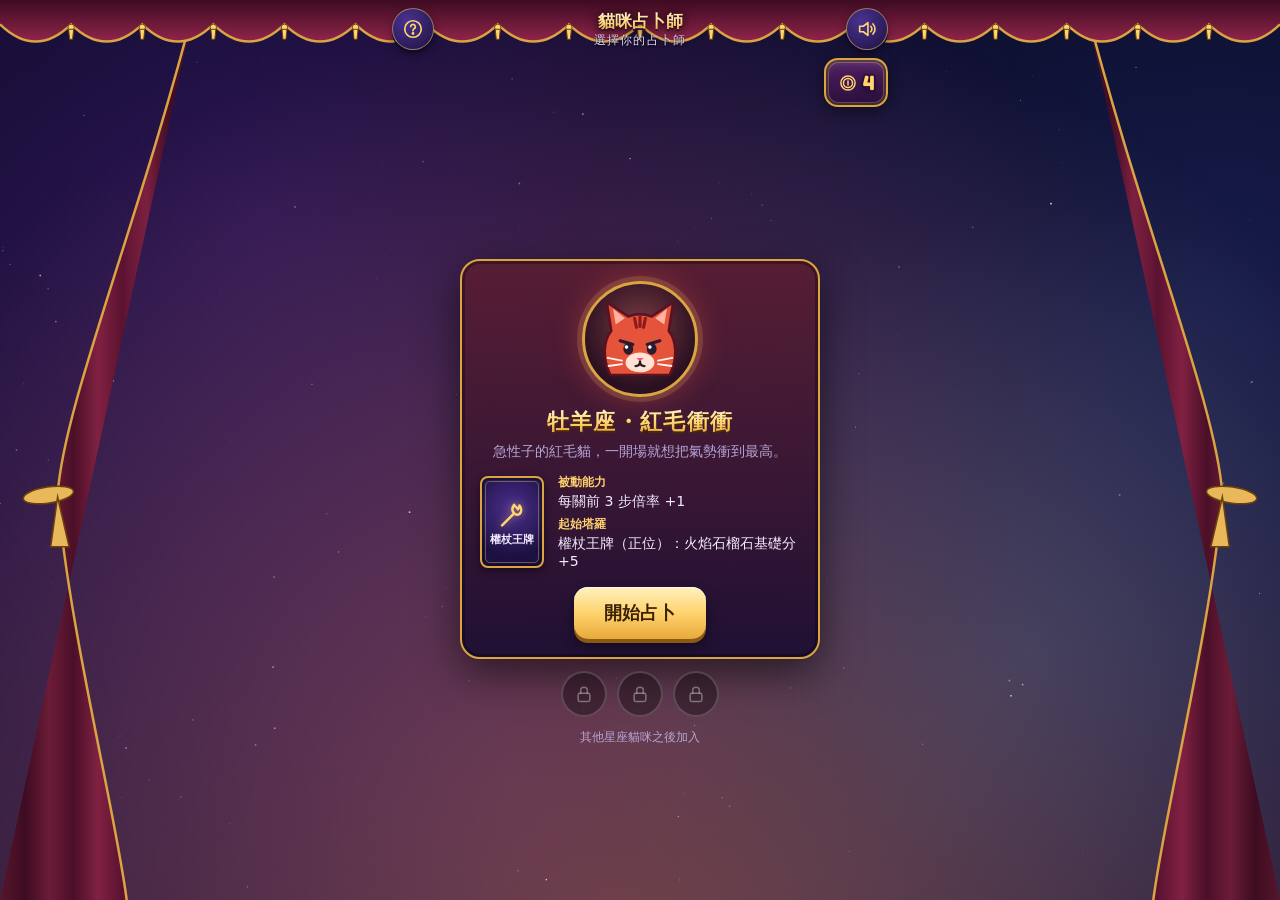
==== commit 4833efa8: "客人進入遊戲：HUD 頭像、對話泡泡、依進度換心情 - 繪圖抽成共用模組 src/customers.js，試作頁改用同一份 - 三關對應客人：兔子小姐・小桃、刺蝟先生・阿刺、失眠的貓頭鷹（關卡名稱改" ====
--- a/index.html
+++ b/index.html
@@ -28,6 +28,7 @@
       </header>
 
       <section class="hud" aria-label="狀態">
+        <button id="customer-chip" type="button" class="customer-chip" aria-label="客人"><canvas id="customer-canvas"></canvas></button>
         <div id="score-card" class="panel score">
           <div class="score-line"><span id="stat-score">0</span><span class="of">/ <span id="stat-target">0</span></span></div>
           <div class="bar"><div id="score-bar" class="bar-fill"></div></div>
@@ -40,6 +41,7 @@
           <span id="gold-icon" class="gold-icon"></span>
           <span id="stat-gold">0</span>
         </div>
+        <div id="customer-bubble" class="customer-bubble" hidden><strong id="customer-name"></strong><span id="customer-line"></span></div>
       </section>
 
       <!-- 開場：選角 -->
@@ -125,7 +127,10 @@
           <span id="shop-icon" class="shop-icon"></span>
           <h2 class="title-text">占卜室</h2>
         </div>
-        <p class="shop-sub">抽到三張牌，選一張帶走。<br />下一位客人：<strong id="shop-next"></strong>（目標 <span id="shop-next-target"></span> 分）</p>
+        <div class="shop-next">
+          <canvas id="shop-customer" class="shop-customer"></canvas>
+          <p class="shop-sub">抽到三張牌，選一張帶走。<br />下一位客人：<strong id="shop-next"></strong>（目標 <span id="shop-next-target"></span> 分）</p>
+        </div>
         <p id="shop-rule" class="shop-rule"></p>
         <div id="offers" class="offers"></div>
         <div class="shop-actions">
--- a/style.css
+++ b/style.css
@@ -219,8 +219,9 @@
 }
 
 .hud {
+  position: relative;
   display: grid;
-  grid-template-columns: 1fr auto auto;
+  grid-template-columns: auto 1fr auto auto;
   align-items: center;
   gap: 8px;
 }
@@ -348,7 +349,9 @@
 
 /* 選角與占卜室不需要分數與步數，只留金幣 */
 body.in-menu #score-card,
-body.in-menu #steps-card {
+body.in-menu #steps-card,
+body.in-menu #customer-chip,
+body.in-menu #customer-bubble {
   display: none;
 }
 
@@ -1644,3 +1647,115 @@
 .popover-card .btn {
   align-self: center;
 }
+
+/* ---------- 客人 ---------- */
+
+.customer-chip {
+  width: 60px;
+  height: 60px;
+  flex: none;
+  padding: 0;
+  border-radius: 50%;
+  border: 3px solid var(--gold-mid);
+  background: radial-gradient(circle at 50% 40%, #6a3a9a, #1b1040 75%);
+  box-shadow: inset 0 0 0 2px rgba(0, 0, 0, 0.35), 0 4px 12px rgba(0, 0, 0, 0.45);
+  cursor: pointer;
+  overflow: hidden;
+}
+
+.customer-chip canvas,
+.shop-customer {
+  width: 100%;
+  height: 100%;
+  display: block;
+}
+
+.customer-chip.boss {
+  border-color: var(--rose);
+  background: radial-gradient(circle at 50% 40%, #7a2a5a, #1d0f30 75%);
+}
+
+.customer-chip.speaking {
+  animation: chip-talk 0.6s ease-in-out 2;
+}
+
+@keyframes chip-talk {
+  50% {
+    transform: scale(1.08) rotate(-3deg);
+  }
+}
+
+/* 對話泡泡：從頭像下方冒出來，蓋在盤面上方幾秒後收起 */
+.customer-bubble {
+  position: absolute;
+  top: calc(100% + 10px);
+  left: 0;
+  z-index: 7;
+  max-width: min(300px, 92%);
+  padding: 8px 12px;
+  border-radius: 14px;
+  background: #fff8ec;
+  color: #3a2440;
+  font-size: 0.88rem;
+  font-weight: 600;
+  line-height: 1.45;
+  box-shadow: 0 4px 0 rgba(0, 0, 0, 0.25), 0 8px 18px rgba(0, 0, 0, 0.35);
+  pointer-events: none;
+  animation: bubble-in 260ms cubic-bezier(0.2, 1.5, 0.4, 1);
+  transform-origin: 26px -8px;
+}
+
+.customer-bubble::before {
+  content: '';
+  position: absolute;
+  top: -9px;
+  left: 22px;
+  border: 10px solid transparent;
+  border-top: 0;
+  border-bottom-color: #fff8ec;
+}
+
+.customer-bubble strong {
+  display: block;
+  font-size: 0.7rem;
+  color: #8a4fdc;
+}
+
+.customer-bubble.boss strong {
+  color: #c43a5e;
+}
+
+@keyframes bubble-in {
+  from {
+    transform: scale(0.6);
+    opacity: 0;
+  }
+}
+
+.shop-next {
+  display: flex;
+  align-items: center;
+  justify-content: center;
+  gap: 10px;
+  text-align: left;
+}
+
+.shop-customer {
+  width: 64px;
+  height: 64px;
+  flex: none;
+  border-radius: 50%;
+  border: 3px solid var(--gold-mid);
+  background: radial-gradient(circle at 50% 40%, #6a3a9a, #1b1040 75%);
+}
+
+.shop-customer.boss {
+  border-color: var(--rose);
+}
+
+@media (max-height: 720px) {
+  .customer-chip {
+    width: 52px;
+    height: 52px;
+  }
+}
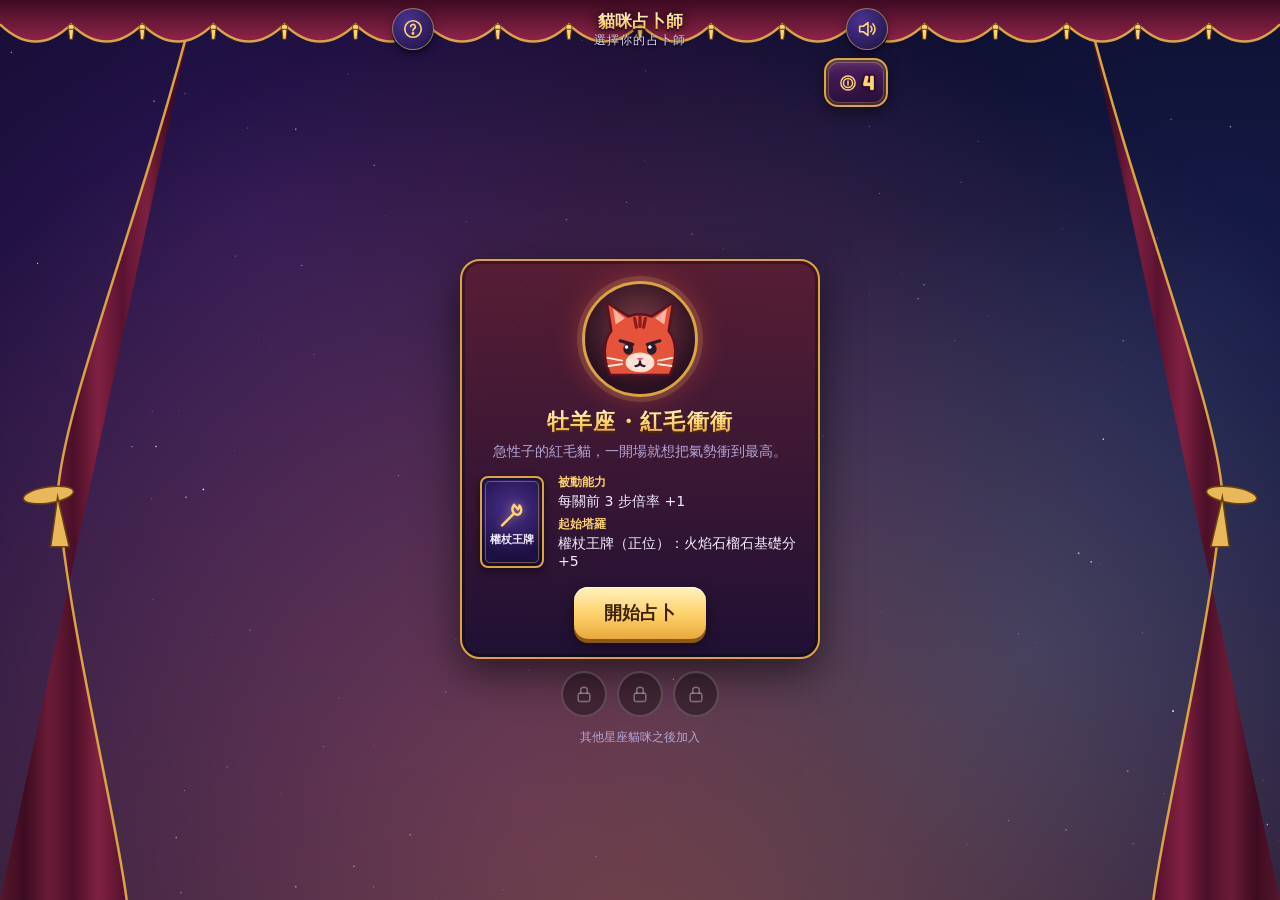
==== commit 57ac7faf: "星盤試作頁：牡羊座分岔路線地圖 demo/map.html：一幕 = 一個星座，星是節點、星座連線是路 - 由下往上走，每步選相鄰的星，最亮的星是 Boss；走過的路連成金色光線 - 節點：客人、難纏" ====
--- a/index.html
+++ b/index.html
@@ -161,7 +161,7 @@
         </ul>
         <div id="codex" class="codex"></div>
         <p id="help-perks" class="help-perks"></p>
-        <p class="meta"><span id="version"></span> · 種子 <span id="seed"></span> · <a href="demo/board.html">Canvas 試作頁</a> · <a href="demo/customers.html">客人試作頁</a></p>
+        <p class="meta"><span id="version"></span> · 種子 <span id="seed"></span> · <a href="demo/board.html">Canvas 試作頁</a> · <a href="demo/customers.html">客人試作頁</a> · <a href="demo/map.html">星盤試作頁</a></p>
         </div>
       </div>
     </div>
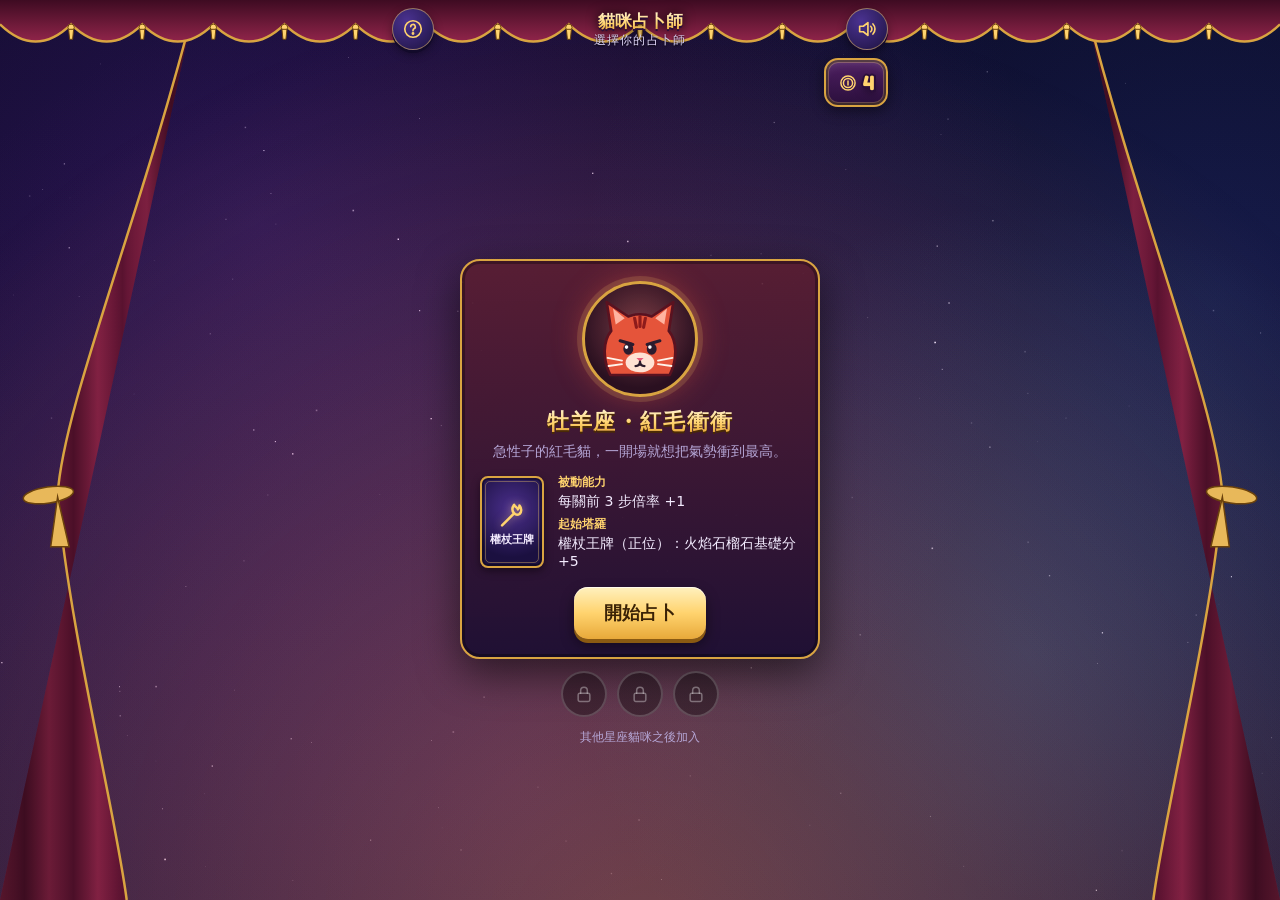
==== commit ed071d9f: "星盤最小可玩版：分岔路線取代固定三關 - 一局改成走牡羊座星盤（src/starmap.js 產生、src/mapview.js 畫面）：   選角 → 星盤 → 各節點 → 回到星盤 → … → B" ====
--- a/index.html
+++ b/index.html
@@ -125,13 +125,9 @@
       <section id="shop" class="screen shop" hidden aria-label="占卜室">
         <div class="shop-head">
           <span id="shop-icon" class="shop-icon"></span>
-          <h2 class="title-text">占卜室</h2>
-        </div>
-        <div class="shop-next">
-          <canvas id="shop-customer" class="shop-customer"></canvas>
-          <p class="shop-sub">抽到三張牌，選一張帶走。<br />下一位客人：<strong id="shop-next"></strong>（目標 <span id="shop-next-target"></span> 分）</p>
-        </div>
-        <p id="shop-rule" class="shop-rule"></p>
+          <h2 id="shop-title" class="title-text">占卜室</h2>
+        </div>
+        <p id="shop-sub" class="shop-sub"></p>
         <div id="offers" class="offers"></div>
         <div class="shop-actions">
           <button id="btn-reroll" type="button" class="btn btn-dark"></button>
@@ -143,6 +139,44 @@
           <p id="shop-perks" class="shop-perks"></p>
         </div>
         <p id="shop-hint" class="shop-hint"></p>
+      </section>
+
+      <!-- 星盤：選下一顆星 -->
+      <section id="mapscreen" class="screen mapscreen" hidden aria-label="星盤">
+        <div class="map-title">
+          <div id="map-progress" class="map-progress"></div>
+        </div>
+        <div id="map-area" class="map-area">
+          <canvas id="map-lines" class="map-lines" aria-hidden="true"></canvas>
+          <div id="starmap" class="starmap"></div>
+        </div>
+        <section id="map-panel" class="map-panel" aria-live="polite"></section>
+      </section>
+
+      <!-- 星光冥想：休息，選一個強化 -->
+      <section id="rest" class="screen choice-screen" hidden aria-label="星光冥想">
+        <div class="choice-head">
+          <span id="rest-icon" class="choice-icon"></span>
+          <h2 class="title-text">星光冥想</h2>
+        </div>
+        <p class="choice-sub">靜下心來，從下面選一個強化。</p>
+        <div id="rest-options" class="choice-options"></div>
+        <div id="rest-pick" class="choice-pick" hidden></div>
+        <p id="rest-result" class="choice-result" hidden></p>
+        <button id="btn-rest-leave" type="button" class="btn btn-dark"></button>
+      </section>
+
+      <!-- 命運之泉：占卜事件 -->
+      <section id="event" class="screen choice-screen" hidden aria-label="命運之泉">
+        <div class="choice-head">
+          <span id="event-icon" class="choice-icon"></span>
+          <h2 id="event-title" class="title-text"></h2>
+        </div>
+        <p id="event-text" class="choice-sub"></p>
+        <div id="event-options" class="choice-options"></div>
+        <div id="event-pick" class="choice-pick" hidden></div>
+        <p id="event-result" class="choice-result" hidden></p>
+        <button id="btn-event-leave" type="button" class="btn btn-gold" hidden>回到星盤</button>
       </section>
     </main>
 
--- a/style.css
+++ b/style.css
@@ -1759,3 +1759,430 @@
     height: 52px;
   }
 }
+
+/* ---------- 星盤 ---------- */
+
+.mapscreen {
+  gap: 6px;
+}
+
+.map-title {
+  text-align: center;
+}
+
+.map-title h2 {
+  font-size: 1.2rem;
+}
+
+.map-progress {
+  display: flex;
+  justify-content: center;
+  gap: 4px;
+  margin-top: 4px;
+}
+
+.map-progress span {
+  width: 7px;
+  height: 7px;
+  border-radius: 50%;
+  background: rgba(255, 255, 255, 0.2);
+}
+
+.map-progress span.done {
+  background: var(--gold);
+  box-shadow: 0 0 6px var(--gold);
+}
+
+.map-area {
+  position: relative;
+  flex: 1;
+  min-height: 0;
+  display: flex;
+  align-items: center;
+  justify-content: center;
+  padding: 26px 0 6px; /* Boss 星比較大，上方留空間給光暈與徽章 */
+}
+
+.map-lines {
+  position: absolute;
+  inset: 0;
+  width: 100%;
+  height: 100%;
+  pointer-events: none;
+}
+
+.starmap {
+  position: relative;
+}
+
+.star-node {
+  position: absolute;
+  width: 44px;
+  height: 44px;
+  margin: -22px 0 0 -22px;
+  padding: 0;
+  display: grid;
+  place-items: center;
+  border-radius: 50%;
+  border: 2px solid rgba(255, 211, 110, 0.55);
+  background: radial-gradient(circle at 40% 35%, #4a3290, #1b1040 75%);
+  color: var(--gold);
+  cursor: pointer;
+  box-shadow: 0 0 0 3px rgba(0, 0, 0, 0.35), 0 4px 10px rgba(0, 0, 0, 0.45);
+  transition: transform 160ms ease, opacity 200ms ease, filter 200ms ease;
+}
+
+.star-node .ic {
+  width: 23px;
+  height: 23px;
+}
+
+.star-node.elite {
+  border-color: var(--rose);
+  color: #ffb3c2;
+  background: radial-gradient(circle at 40% 35%, #6a2350, #1d0f30 75%);
+}
+
+.star-node.shop {
+  color: #8ff0d8;
+  border-color: #4fd1b5;
+}
+
+.star-node.fountain {
+  color: #9fd0ff;
+  border-color: #6fb6ff;
+}
+
+.star-node.rest {
+  color: #e2c6ff;
+  border-color: #b48cff;
+}
+
+.star-node.meteor {
+  color: #fff2a8;
+  border-color: #ffe28a;
+}
+
+.star-node.boss {
+  width: 64px;
+  height: 64px;
+  margin: -32px 0 0 -32px;
+  border: 3px solid var(--rose);
+  color: #fff;
+  background: radial-gradient(circle at 40% 35%, #8a2a5a, #2a0f30 75%);
+}
+
+.star-node.boss .ic {
+  width: 34px;
+  height: 34px;
+}
+
+.star-node.start {
+  width: 52px;
+  height: 52px;
+  margin: -26px 0 0 -26px;
+  border-color: var(--gold);
+  background: radial-gradient(circle at 40% 35%, #7a2a3a, #2a1020 75%);
+}
+
+.star-node.hidden {
+  color: var(--muted);
+  border: 2px dashed rgba(255, 255, 255, 0.35);
+  background: rgba(20, 12, 45, 0.85);
+}
+
+.star-node.far {
+  opacity: 0.38;
+  filter: grayscale(0.6);
+}
+
+.star-node.visited {
+  border-color: var(--gold);
+  background: radial-gradient(circle at 40% 35%, #fff1bf, var(--gold) 55%, #c9871f);
+  color: var(--gold-deep);
+}
+
+.star-node.choice {
+  animation: star-pulse 1.1s ease-in-out infinite;
+}
+
+.star-node.selected {
+  transform: scale(1.18);
+  outline: 3px solid #fff;
+  outline-offset: 3px;
+}
+
+@keyframes star-pulse {
+  50% {
+    box-shadow: 0 0 0 3px rgba(0, 0, 0, 0.35), 0 0 0 8px rgba(255, 211, 110, 0.35), 0 0 22px rgba(255, 211, 110, 0.75);
+  }
+}
+
+.star-moon {
+  position: absolute;
+  right: -7px;
+  top: -7px;
+  width: 20px;
+  height: 20px;
+  display: grid;
+  place-items: center;
+  border-radius: 50%;
+  background: #120a2a;
+  border: 1.5px solid rgba(255, 211, 110, 0.6);
+}
+
+.star-moon svg {
+  width: 14px;
+  height: 14px;
+  display: block;
+}
+
+.star-here {
+  position: absolute;
+  left: 50%;
+  top: -24px;
+  transform: translateX(-50%);
+  padding: 1px 7px;
+  border-radius: 7px;
+  font-size: 0.65rem;
+  font-weight: 800;
+  white-space: nowrap;
+  color: var(--gold-deep);
+  background: var(--gold);
+  box-shadow: 0 2px 0 var(--gold-dark);
+}
+
+.map-panel {
+  flex: none;
+  min-height: 118px;
+  padding: 10px 14px 12px;
+  border-radius: 18px;
+  border: 2px solid var(--gold-mid);
+  background: linear-gradient(180deg, rgba(79, 31, 98, 0.95), rgba(42, 15, 60, 0.96));
+  box-shadow: inset 0 0 0 2px rgba(0, 0, 0, 0.4), inset 0 0 0 3px rgba(255, 211, 110, 0.25);
+  display: flex;
+  flex-direction: column;
+  gap: 5px;
+}
+
+.star-head {
+  display: flex;
+  align-items: center;
+  gap: 10px;
+}
+
+.star-ic {
+  width: 38px;
+  height: 38px;
+  flex: none;
+  display: grid;
+  place-items: center;
+  border-radius: 50%;
+  background: rgba(0, 0, 0, 0.35);
+  color: var(--gold);
+}
+
+.star-ic .ic {
+  width: 22px;
+  height: 22px;
+}
+
+.map-panel h2 {
+  margin: 0;
+  font-size: 1rem;
+  font-weight: 900;
+}
+
+.star-kind,
+.star-hint {
+  margin: 0;
+  font-size: 0.72rem;
+  color: var(--muted);
+}
+
+.star-desc {
+  margin: 0;
+  font-size: 0.85rem;
+  line-height: 1.45;
+}
+
+.star-line {
+  display: flex;
+  align-items: center;
+  gap: 6px;
+  padding: 4px 8px;
+  border-radius: 9px;
+  background: rgba(0, 0, 0, 0.3);
+  font-size: 0.78rem;
+  color: #e6dcff;
+}
+
+.star-line svg {
+  width: 16px;
+  height: 16px;
+  flex: none;
+}
+
+.star-line .ic {
+  color: var(--gold);
+}
+
+.star-line.rule .ic {
+  color: var(--rose);
+}
+
+.star-go {
+  align-self: flex-end;
+  min-height: 40px;
+  padding: 8px 18px;
+  font-size: 0.95rem;
+}
+
+/* ---------- 星光冥想、命運之泉 ---------- */
+
+.choice-screen {
+  align-items: center;
+  justify-content: center;
+  gap: 12px;
+  overflow-y: auto;
+  text-align: center;
+  padding: 8px 2px;
+}
+
+.choice-head {
+  display: flex;
+  align-items: center;
+  gap: 8px;
+}
+
+.choice-head h2 {
+  font-size: 1.45rem;
+}
+
+.choice-icon {
+  color: var(--gold);
+}
+
+.choice-icon .ic {
+  width: 30px;
+  height: 30px;
+  filter: drop-shadow(0 0 6px rgba(192, 139, 255, 0.8));
+}
+
+.choice-sub {
+  margin: 0;
+  max-width: 340px;
+  font-size: 0.9rem;
+  line-height: 1.55;
+  color: #e6dcff;
+}
+
+.choice-options {
+  display: flex;
+  flex-wrap: wrap;
+  justify-content: center;
+  gap: 10px;
+  width: 100%;
+}
+
+.choice-card {
+  width: min(31%, 150px);
+  min-width: 100px;
+  display: flex;
+  flex-direction: column;
+  align-items: center;
+  gap: 6px;
+  padding: 14px 8px;
+  border-radius: 14px;
+  border: 2px solid var(--gold-mid);
+  background: radial-gradient(circle at 50% 25%, #4a2f8c, #1b1040 80%);
+  color: var(--text);
+  font: inherit;
+  cursor: pointer;
+  box-shadow: 0 4px 0 #120a2a, 0 8px 16px rgba(0, 0, 0, 0.4);
+}
+
+.choice-card:disabled {
+  filter: grayscale(0.8) brightness(0.6);
+  cursor: default;
+}
+
+.choice-card strong {
+  font-size: 0.95rem;
+  color: var(--gold);
+}
+
+.choice-card span {
+  font-size: 0.75rem;
+  line-height: 1.4;
+  color: var(--muted);
+}
+
+.choice-card-ic {
+  color: var(--gold);
+}
+
+.choice-card-ic .ic {
+  width: 32px;
+  height: 32px;
+}
+
+.choice-pick {
+  display: flex;
+  flex-wrap: wrap;
+  justify-content: center;
+  gap: 8px;
+}
+
+.crystal-pick {
+  display: flex;
+  flex-direction: column;
+  align-items: center;
+  gap: 2px;
+  width: 64px;
+  padding: 6px 2px;
+  border-radius: 12px;
+  border: 1.5px solid rgba(255, 211, 110, 0.45);
+  background: rgba(0, 0, 0, 0.3);
+  color: var(--text);
+  font: inherit;
+  font-size: 0.65rem;
+  cursor: pointer;
+}
+
+.crystal-pick img {
+  width: 44px;
+  height: 44px;
+}
+
+.crystal-pick small {
+  font-family: var(--font-num);
+  color: var(--gold);
+}
+
+.choice-result {
+  margin: 0;
+  max-width: 320px;
+  padding: 10px 14px;
+  border-radius: 12px;
+  background: rgba(0, 0, 0, 0.35);
+  border: 1px solid rgba(255, 211, 110, 0.35);
+  font-weight: 700;
+  line-height: 1.5;
+  animation: pop-in 260ms cubic-bezier(0.2, 1.4, 0.4, 1);
+}
+
+@media (max-height: 720px) {
+  .star-node {
+    width: 40px;
+    height: 40px;
+    margin: -20px 0 0 -20px;
+  }
+  .star-node .ic {
+    width: 21px;
+    height: 21px;
+  }
+  .map-panel {
+    min-height: 100px;
+  }
+}
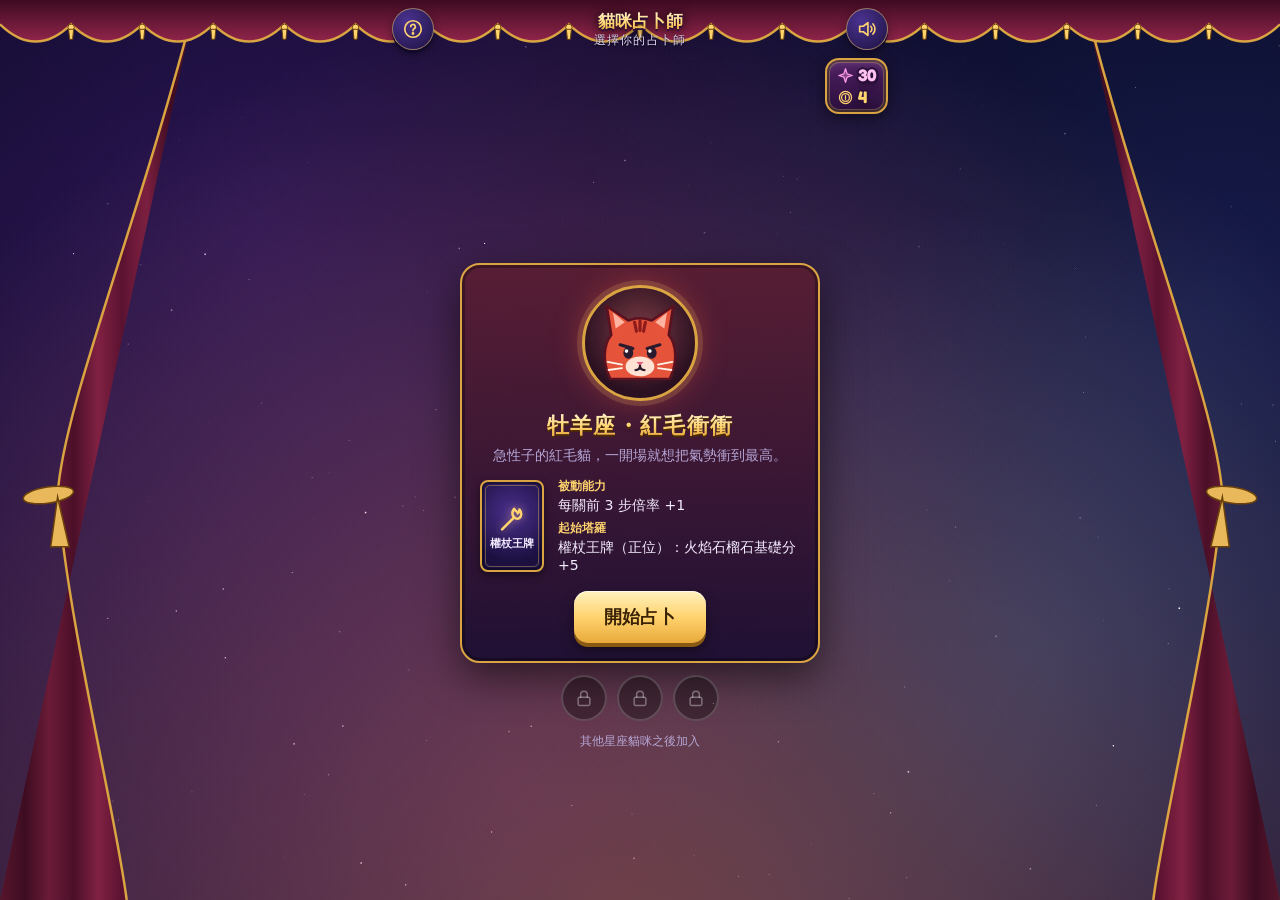
==== commit 2b2fb87c: "星光與三星：沒達標扣星光，不再一關定生死 - 新資源「星光」（一局 30 點）：沒達標扣星光，差越多扣越多，歸零整局才結束 - 三星評價：60% 一星、達標兩星、1.5 倍三星（自動結束、回 2 點星" ====
--- a/index.html
+++ b/index.html
@@ -31,15 +31,18 @@
         <button id="customer-chip" type="button" class="customer-chip" aria-label="客人"><canvas id="customer-canvas"></canvas></button>
         <div id="score-card" class="panel score">
           <div class="score-line"><span id="stat-score">0</span><span class="of">/ <span id="stat-target">0</span></span></div>
-          <div class="bar"><div id="score-bar" class="bar-fill"></div></div>
+          <div class="bar-wrap">
+            <div class="bar"><div id="score-bar" class="bar-fill"></div></div>
+            <span class="bar-star" data-s="1"></span><span class="bar-star" data-s="2"></span><span class="bar-star" data-s="3"></span>
+          </div>
         </div>
         <div id="steps-card" class="steps-badge" aria-label="剩餘步數">
           <span id="stat-steps">0</span>
           <small>步</small>
         </div>
-        <div id="gold-card" class="panel gold-panel" aria-label="金幣">
-          <span id="gold-icon" class="gold-icon"></span>
-          <span id="stat-gold">0</span>
+        <div id="gold-card" class="panel res-panel" aria-label="星光與金幣">
+          <div id="light-row" class="res-row light" title="星光：沒達標會扣，歸零就結束"><span id="light-icon" class="res-icon"></span><span id="stat-light">0</span></div>
+          <div class="res-row gold"><span id="gold-icon" class="res-icon"></span><span id="stat-gold">0</span></div>
         </div>
         <div id="customer-bubble" class="customer-bubble" hidden><strong id="customer-name"></strong><span id="customer-line"></span></div>
       </section>
@@ -77,9 +80,20 @@
         <div class="board-area">
           <div class="board-wrap">
             <div id="board" class="board" role="application" aria-label="三消盤面"></div>
+            <div id="overtime" class="overtime" hidden>
+              <div class="overtime-card">
+                <h3>步數用完了</h3>
+                <p id="overtime-text"></p>
+                <div class="overtime-actions">
+                  <button id="btn-overtime" type="button" class="btn btn-gold"></button>
+                  <button id="btn-overtime-end" type="button" class="btn btn-dark">結束這關</button>
+                </div>
+              </div>
+            </div>
             <div id="result" class="result" hidden>
               <div class="result-card">
                 <div class="ribbon"><h2 id="result-title"></h2></div>
+                <div id="result-stars" class="result-stars"></div>
                 <dl class="result-stats">
                   <div><dt>得分</dt><dd id="result-score"></dd></div>
                   <div><dt>目標</dt><dd id="result-target"></dd></div>
@@ -116,6 +130,7 @@
           <button id="btn-magic" type="button" class="skill" hidden></button>
           <button id="btn-tower" type="button" class="skill" hidden></button>
           <button id="btn-requeue" type="button" class="skill" hidden></button>
+          <button id="btn-finish" type="button" class="skill skill-finish" hidden></button>
           <button id="btn-shuffle" type="button" class="skill skill-main"></button>
           <button id="btn-restart" type="button" class="skill skill-small" aria-label="重新開始"></button>
         </nav>
@@ -189,8 +204,11 @@
         <ul class="rules">
           <li>滑動水晶，或先點一顆再點旁邊那顆來交換。三顆同色連成一線就會消除。</li>
           <li>得分 =（水晶分數 + 形狀加值）× 連鎖倍率。4 連、5 連、L 形、T 形有加值，連鎖越多層倍率越高。</li>
-          <li>一局有三位客人，最後一位是 Boss。過關可以拿金幣，剩下的步數也會換成金幣。</li>
-          <li>關卡之間會進占卜室，三張牌選一張帶走。塔羅牌最多 5 張，點一下可以看效果。逆位比較強，但有代價。</li>
+          <li>一局走一張星盤：每步選一顆相鄰的星，最上面最亮的是 Boss。路上有客人、占卜室、命運之泉、星光冥想等。</li>
+          <li>每關依分數給星：目標的 60% 一顆星、達到目標兩顆星（過關）、1.5 倍三顆星（完美，回 2 點星光）。</li>
+          <li>沒達標不會直接結束，而是扣「星光」，差越多扣越多；星光歸零整局才結束。步數用完時可以花 2 點星光「加時占卜」多走一步。</li>
+          <li>達標後可以繼續衝三星，也可以按「收工」把剩下的步數換成金幣。</li>
+          <li>塔羅牌最多 5 張，點一下可以看效果。逆位比較強，但有代價。</li>
           <li>4 連、L 形、T 形、5 連會生出特殊水晶，再消掉它就會引爆，詳見下方圖鑑。</li>
         </ul>
         <div id="codex" class="codex"></div>
--- a/style.css
+++ b/style.css
@@ -2186,3 +2186,188 @@
     min-height: 100px;
   }
 }
+
+/* ---------- 星光與三星 ---------- */
+
+.res-panel {
+  display: flex;
+  flex-direction: column;
+  gap: 2px;
+  padding: 5px 10px;
+  font-family: var(--font-num);
+  font-weight: 700;
+  font-size: 1.05rem;
+  font-variant-numeric: tabular-nums;
+  text-shadow: var(--ink-outline);
+}
+
+.res-row {
+  display: flex;
+  align-items: center;
+  gap: 4px;
+}
+
+.res-row.gold {
+  color: var(--gold);
+}
+
+.res-row.light {
+  color: #ffc2f0;
+}
+
+.res-icon .ic {
+  width: 17px;
+  height: 17px;
+}
+
+.res-row.light .ic {
+  color: #ff9ee8;
+  fill: rgba(255, 158, 232, 0.35);
+}
+
+.res-row.light.low {
+  color: #ff7a8c;
+  animation: pulse-text 1s ease-in-out infinite;
+}
+
+@keyframes pulse-text {
+  50% {
+    transform: scale(1.12);
+  }
+}
+
+.bar-wrap {
+  position: relative;
+  margin-top: 4px;
+}
+
+.bar-wrap .bar {
+  margin-top: 0;
+}
+
+.bar-star {
+  position: absolute;
+  top: 50%;
+  width: 16px;
+  height: 16px;
+  margin: -8px 0 0 -8px;
+  color: rgba(255, 255, 255, 0.35);
+  filter: drop-shadow(0 1px 1px rgba(0, 0, 0, 0.7));
+  transition: color 200ms ease, transform 200ms ease;
+}
+
+.bar-star[data-s='1'] {
+  left: 40%;
+}
+
+.bar-star[data-s='2'] {
+  left: 66.67%;
+}
+
+.bar-star[data-s='3'] {
+  left: calc(100% - 8px);
+}
+
+.bar-star .ic {
+  width: 16px;
+  height: 16px;
+  fill: currentColor;
+}
+
+.bar-star.on {
+  color: var(--gold);
+  transform: scale(1.2);
+}
+
+.result-stars {
+  display: flex;
+  justify-content: center;
+  gap: 4px;
+  margin: 0 0 6px;
+}
+
+.result-stars span {
+  color: rgba(255, 255, 255, 0.2);
+}
+
+.result-stars span .ic {
+  width: 34px;
+  height: 34px;
+  fill: currentColor;
+}
+
+.result-stars span.on {
+  color: var(--gold);
+  filter: drop-shadow(0 0 8px rgba(255, 211, 110, 0.8));
+  animation: star-pop 420ms cubic-bezier(0.2, 1.6, 0.4, 1) backwards;
+}
+
+.result-stars span.on:nth-child(2) {
+  animation-delay: 150ms;
+}
+
+.result-stars span.on:nth-child(3) {
+  animation-delay: 300ms;
+}
+
+@keyframes star-pop {
+  from {
+    transform: scale(0) rotate(-40deg);
+  }
+}
+
+.reward .amount.light {
+  color: #ffc2f0;
+}
+
+.reward .amount.minus {
+  color: #ff8a9a;
+}
+
+.overtime {
+  position: absolute;
+  inset: -6px;
+  z-index: 5;
+  display: flex;
+  padding: 12px;
+  border-radius: 20px;
+  background: rgba(8, 5, 22, 0.6);
+  animation: fade-in 200ms ease;
+}
+
+.overtime-card {
+  margin: auto;
+  width: min(100%, 300px);
+  padding: 16px;
+  text-align: center;
+  border-radius: 18px;
+  border: 2px solid #ff9ee8;
+  background: linear-gradient(180deg, #55206a, #250c38);
+  box-shadow: 0 14px 40px rgba(0, 0, 0, 0.6);
+  animation: pop-in 280ms cubic-bezier(0.2, 1.4, 0.4, 1);
+}
+
+.overtime-card h3 {
+  margin: 0 0 6px;
+  color: #ffc2f0;
+}
+
+.overtime-card p {
+  margin: 0 0 14px;
+  font-size: 0.9rem;
+  line-height: 1.5;
+}
+
+.overtime-actions {
+  display: flex;
+  flex-wrap: wrap;
+  justify-content: center;
+  gap: 8px;
+}
+
+.skill-finish {
+  color: #fff;
+  background: radial-gradient(circle at 35% 28%, #a6f0c4, #30a46c 55%, #1a6b44);
+  box-shadow: 0 4px 0 #0c3d26, 0 6px 14px rgba(0, 0, 0, 0.45), inset 0 1px 0 rgba(255, 255, 255, 0.45);
+  animation: card-glow 1.4s ease-in-out infinite;
+}
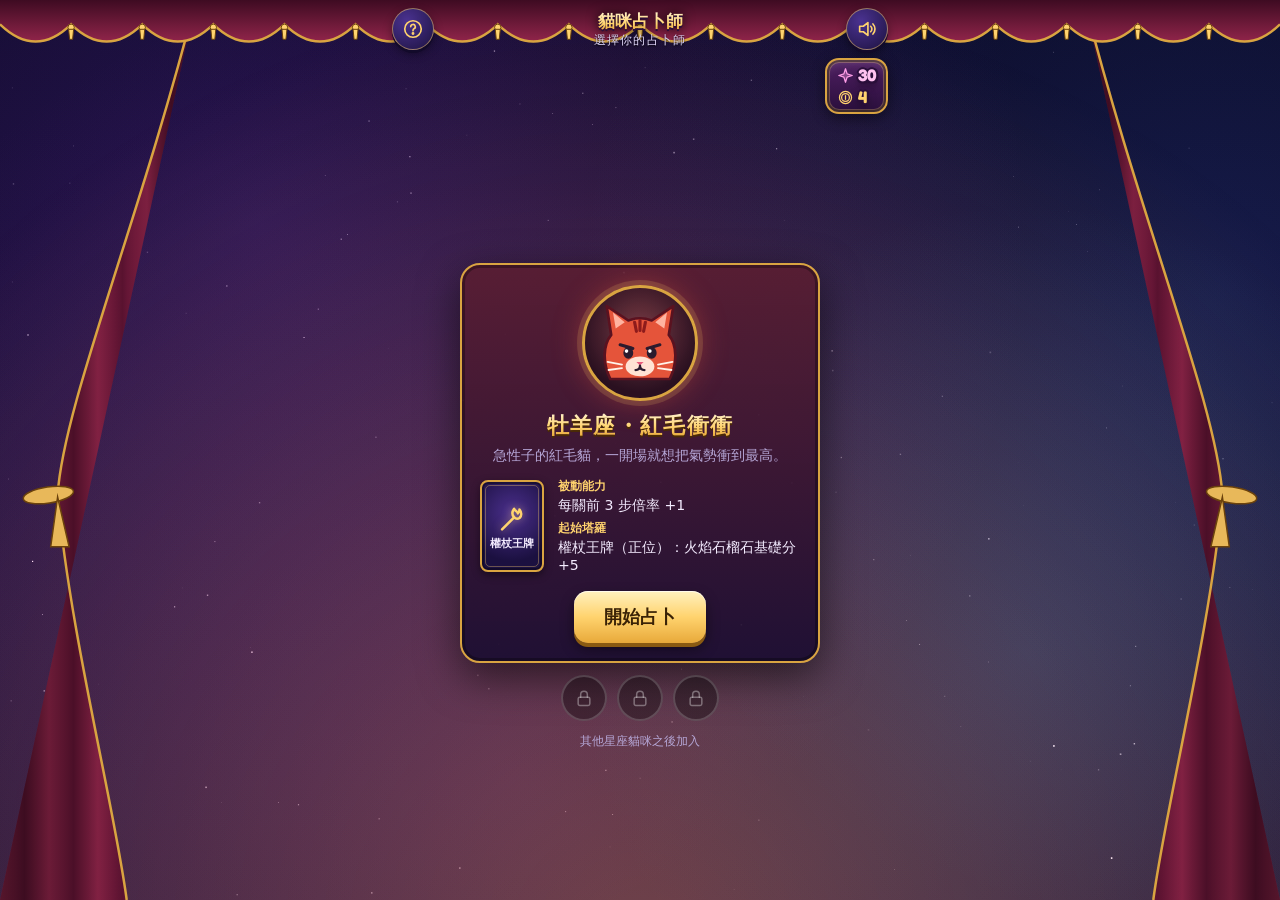
==== commit ad55b69c: "客人委託：每位客人帶一個分數之外的目標 兔子收集水晶或孵蛋、刺蝟做特殊水晶／引爆／連鎖、貓頭鷹叫醒沉睡水晶。 完成就多 4 金幣、回 3 星光；數量用 tools/sim-commission.mjs" ====
--- a/index.html
+++ b/index.html
@@ -73,6 +73,7 @@
       <!-- 關卡 -->
       <section id="play" class="screen play" hidden>
         <div class="info-row">
+          <button id="commission" type="button" class="commission" hidden></button>
           <p id="step-info" class="step-info"></p>
           <div id="preview" class="preview" hidden></div>
         </div>
@@ -207,6 +208,7 @@
           <li>一局走一張星盤：每步選一顆相鄰的星，最上面最亮的是 Boss。路上有客人、占卜室、命運之泉、星光冥想等。</li>
           <li>每關依分數給星：目標的 60% 一顆星、達到目標兩顆星（過關）、1.5 倍三顆星（完美，回 2 點星光）。</li>
           <li>沒達標不會直接結束，而是扣「星光」，差越多扣越多；星光歸零整局才結束。步數用完時可以花 2 點星光「加時占卜」多走一步。</li>
+          <li>每位客人還會帶一個「委託」（收集某色水晶、做出特殊水晶、打出連鎖等），進度顯示在盤面上方。完成就多拿 4 金幣、回 3 點星光，就算分數沒達標也算數。</li>
           <li>達標後可以繼續衝三星，也可以按「收工」把剩下的步數換成金幣。</li>
           <li>塔羅牌最多 5 張，點一下可以看效果。逆位比較強，但有代價。</li>
           <li>4 連、L 形、T 形、5 連會生出特殊水晶，再消掉它就會引爆，詳見下方圖鑑。</li>
--- a/style.css
+++ b/style.css
@@ -2371,3 +2371,71 @@
   box-shadow: 0 4px 0 #0c3d26, 0 6px 14px rgba(0, 0, 0, 0.45), inset 0 1px 0 rgba(255, 255, 255, 0.45);
   animation: card-glow 1.4s ease-in-out infinite;
 }
+
+/* ---------- 客人委託 ---------- */
+
+.info-row:has(.commission:not([hidden])) {
+  flex-direction: row;
+  flex-wrap: wrap;
+  justify-content: center;
+  column-gap: 10px;
+}
+
+.commission {
+  display: inline-flex;
+  align-items: center;
+  gap: 6px;
+  padding: 3px 10px 3px 4px;
+  border-radius: 999px;
+  border: 1px solid rgba(255, 211, 110, 0.35);
+  background: rgba(20, 10, 40, 0.6);
+  color: #f3eaff;
+  font: inherit;
+  font-size: 0.8rem;
+  cursor: pointer;
+}
+
+.commission img,
+.commission .ic {
+  width: 20px;
+  height: 20px;
+  flex: none;
+}
+
+.commission .ic {
+  color: var(--gold);
+  padding: 1px;
+}
+
+.commission .q-label {
+  color: var(--muted);
+  font-size: 0.72rem;
+}
+
+.commission .q-count {
+  font-weight: 700;
+  font-variant-numeric: tabular-nums;
+}
+
+.commission.done {
+  border-color: rgba(120, 230, 160, 0.7);
+  background: rgba(30, 90, 60, 0.55);
+}
+
+.commission.done .q-count {
+  color: #9ff0bf;
+}
+
+.commission.bump {
+  animation: quest-bump 0.35s ease-out;
+}
+
+@keyframes quest-bump {
+  40% {
+    transform: scale(1.12);
+  }
+}
+
+.star-line.quest .ic {
+  color: #9ff0bf;
+}
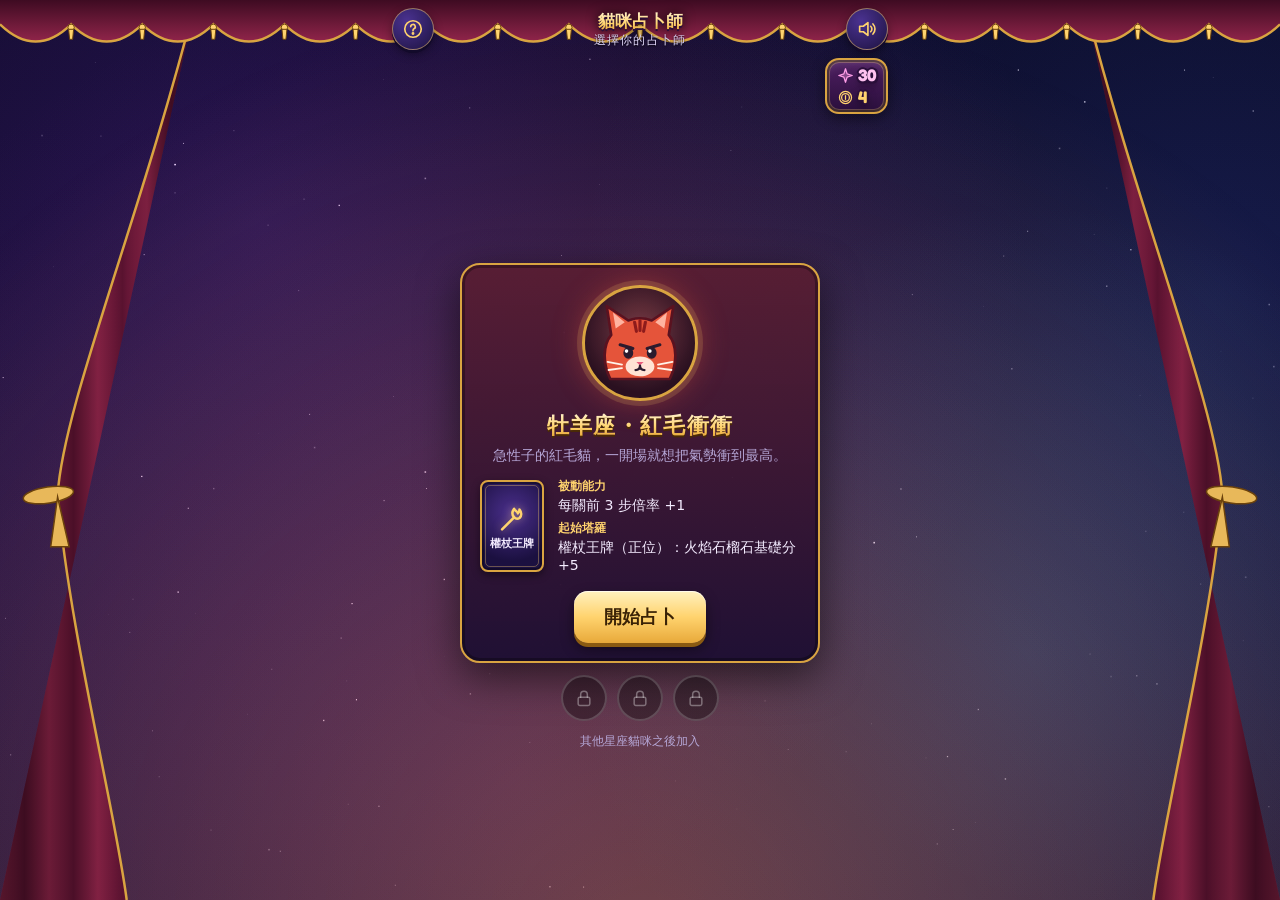
==== commit 8f7f4dd8: "新手引導與整局平衡 - 新手引導：第一次進星盤、第一關用聚光燈說明交換、分數與三星、步數、委託、星光與金幣；規則說明可重看 - 整局模擬器 tools/sim-run.mjs：走完整張星盤，統計通關率" ====
--- a/index.html
+++ b/index.html
@@ -206,13 +206,14 @@
           <li>滑動水晶，或先點一顆再點旁邊那顆來交換。三顆同色連成一線就會消除。</li>
           <li>得分 =（水晶分數 + 形狀加值）× 連鎖倍率。4 連、5 連、L 形、T 形有加值，連鎖越多層倍率越高。</li>
           <li>一局走一張星盤：每步選一顆相鄰的星，最上面最亮的是 Boss。路上有客人、占卜室、命運之泉、星光冥想等。</li>
-          <li>每關依分數給星：目標的 60% 一顆星、達到目標兩顆星（過關）、1.5 倍三顆星（完美，回 2 點星光）。</li>
+          <li>每關依分數給星：目標的 60% 一顆星、達到目標兩顆星（過關）、1.5 倍三顆星（完美，回 1 點星光）。</li>
           <li>沒達標不會直接結束，而是扣「星光」，差越多扣越多；星光歸零整局才結束。步數用完時可以花 2 點星光「加時占卜」多走一步。</li>
-          <li>每位客人還會帶一個「委託」（收集某色水晶、做出特殊水晶、打出連鎖等），進度顯示在盤面上方。完成就多拿 4 金幣、回 3 點星光，就算分數沒達標也算數。</li>
+          <li>每位客人還會帶一個「委託」（收集某色水晶、做出特殊水晶、打出連鎖等），進度顯示在盤面上方。完成就多拿 4 金幣、回 2 點星光，就算分數沒達標也算數。</li>
           <li>達標後可以繼續衝三星，也可以按「收工」把剩下的步數換成金幣。</li>
           <li>塔羅牌最多 5 張，點一下可以看效果。逆位比較強，但有代價。</li>
           <li>4 連、L 形、T 形、5 連會生出特殊水晶，再消掉它就會引爆，詳見下方圖鑑。</li>
         </ul>
+        <button id="btn-tutorial" type="button" class="btn btn-dark btn-tutorial">重看新手引導</button>
         <div id="codex" class="codex"></div>
         <p id="help-perks" class="help-perks"></p>
         <p class="meta"><span id="version"></span> · 種子 <span id="seed"></span> · <a href="demo/board.html">Canvas 試作頁</a> · <a href="demo/customers.html">客人試作頁</a> · <a href="demo/map.html">星盤試作頁</a></p>
@@ -241,6 +242,15 @@
     </div>
 
     <!-- 新方塊介紹：第一次出現時跳出 -->
+    <!-- 新手引導：聚光燈 + 說明卡 -->
+    <div id="coach" class="coach" hidden>
+      <div class="coach-spot"></div>
+      <div class="coach-card" role="dialog" aria-live="polite">
+        <p class="coach-text"></p>
+        <p class="coach-next">點一下繼續</p>
+      </div>
+    </div>
+
     <div id="newkind" class="modal" hidden role="dialog" aria-modal="true" aria-labelledby="newkind-name">
       <div class="modal-card newkind-card">
         <div class="newkind-tag">新方塊</div>
--- a/style.css
+++ b/style.css
@@ -2439,3 +2439,76 @@
 .star-line.quest .ic {
   color: #9ff0bf;
 }
+
+/* ---------- 新手引導 ---------- */
+
+.coach {
+  position: fixed;
+  inset: 0;
+  z-index: 30;
+  pointer-events: none;
+}
+
+.coach.blocking {
+  pointer-events: auto;
+  cursor: pointer;
+}
+
+.coach-spot {
+  position: absolute;
+  border-radius: 16px;
+  box-shadow: 0 0 0 9999px rgba(6, 3, 18, 0.66);
+  outline: 2px solid rgba(255, 211, 110, 0.85);
+  animation: coach-glow 1.6s ease-in-out infinite;
+  transition: left 0.3s, top 0.3s, width 0.3s, height 0.3s;
+}
+
+.coach:not(.blocking) .coach-spot {
+  box-shadow: 0 0 0 9999px rgba(6, 3, 18, 0.45);
+}
+
+@keyframes coach-glow {
+  50% {
+    outline-color: rgba(255, 211, 110, 0.35);
+  }
+}
+
+.coach-card {
+  position: absolute;
+  padding: 12px 14px 10px;
+  border-radius: var(--radius);
+  border: 1px solid rgba(255, 211, 110, 0.5);
+  background: linear-gradient(#30205f, #160d36);
+  box-shadow: 0 8px 24px rgba(0, 0, 0, 0.5);
+  animation: coach-in 0.3s ease-out;
+}
+
+.coach-text {
+  margin: 0;
+  font-size: 0.9rem;
+  line-height: 1.55;
+  color: var(--text);
+}
+
+.coach-text strong {
+  color: var(--gold);
+}
+
+.coach-next {
+  margin: 6px 0 0;
+  text-align: right;
+  font-size: 0.72rem;
+  color: var(--muted);
+}
+
+@keyframes coach-in {
+  from {
+    opacity: 0;
+    transform: translateY(6px);
+  }
+}
+
+.btn-tutorial {
+  display: block;
+  margin: 4px auto 12px;
+}
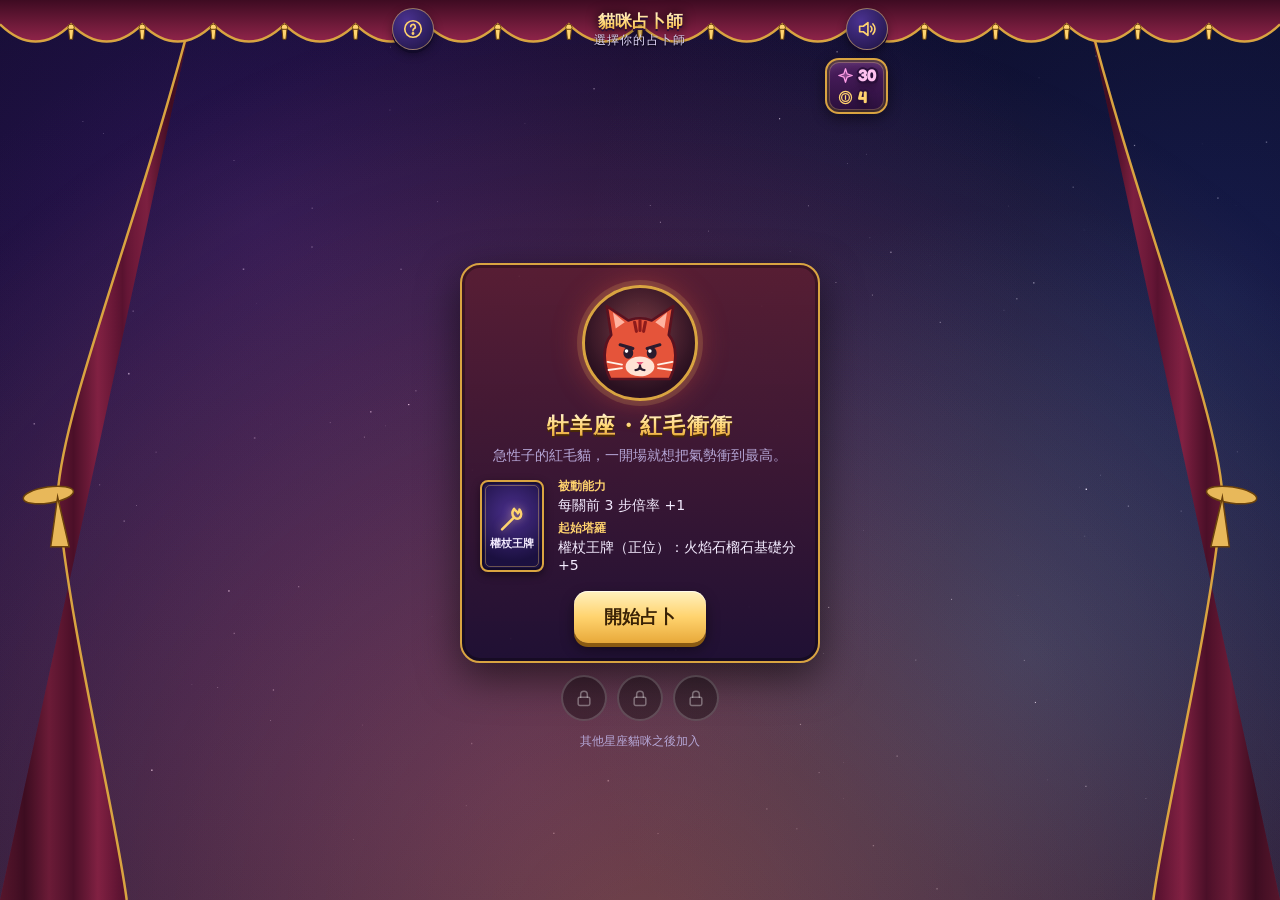
==== commit deaaeb70: "三位新客人接進星盤，新增兩種委託 - 松鼠奶奶：收集大地琥珀／微風翠玉、孵蛋 - 小狐狸：做出流星水晶／滿月水晶（新：指定特殊水晶）、單一步拿高分（新） - 青蛙先生：收集潮汐月光石、連鎖、單一步拿高" ====
--- a/index.html
+++ b/index.html
@@ -208,7 +208,7 @@
           <li>一局走一張星盤：每步選一顆相鄰的星，最上面最亮的是 Boss。路上有客人、占卜室、命運之泉、星光冥想等。</li>
           <li>每關依分數給星：目標的 60% 一顆星、達到目標兩顆星（過關）、1.5 倍三顆星（完美，回 1 點星光）。</li>
           <li>沒達標不會直接結束，而是扣「星光」，差越多扣越多；星光歸零整局才結束。步數用完時可以花 2 點星光「加時占卜」多走一步。</li>
-          <li>每位客人還會帶一個「委託」（收集某色水晶、做出特殊水晶、打出連鎖等），進度顯示在盤面上方。完成就多拿 4 金幣、回 2 點星光，就算分數沒達標也算數。</li>
+          <li>每位客人還會帶一個「委託」（收集某色水晶、做出特殊水晶、打出連鎖、單一步拿高分等），進度顯示在盤面上方。完成就多拿 4 金幣、回 2 點星光，就算分數沒達標也算數。</li>
           <li>達標後可以繼續衝三星，也可以按「收工」把剩下的步數換成金幣。</li>
           <li>塔羅牌最多 5 張，點一下可以看效果。逆位比較強，但有代價。</li>
           <li>4 連、L 形、T 形、5 連會生出特殊水晶，再消掉它就會引爆，詳見下方圖鑑。</li>
